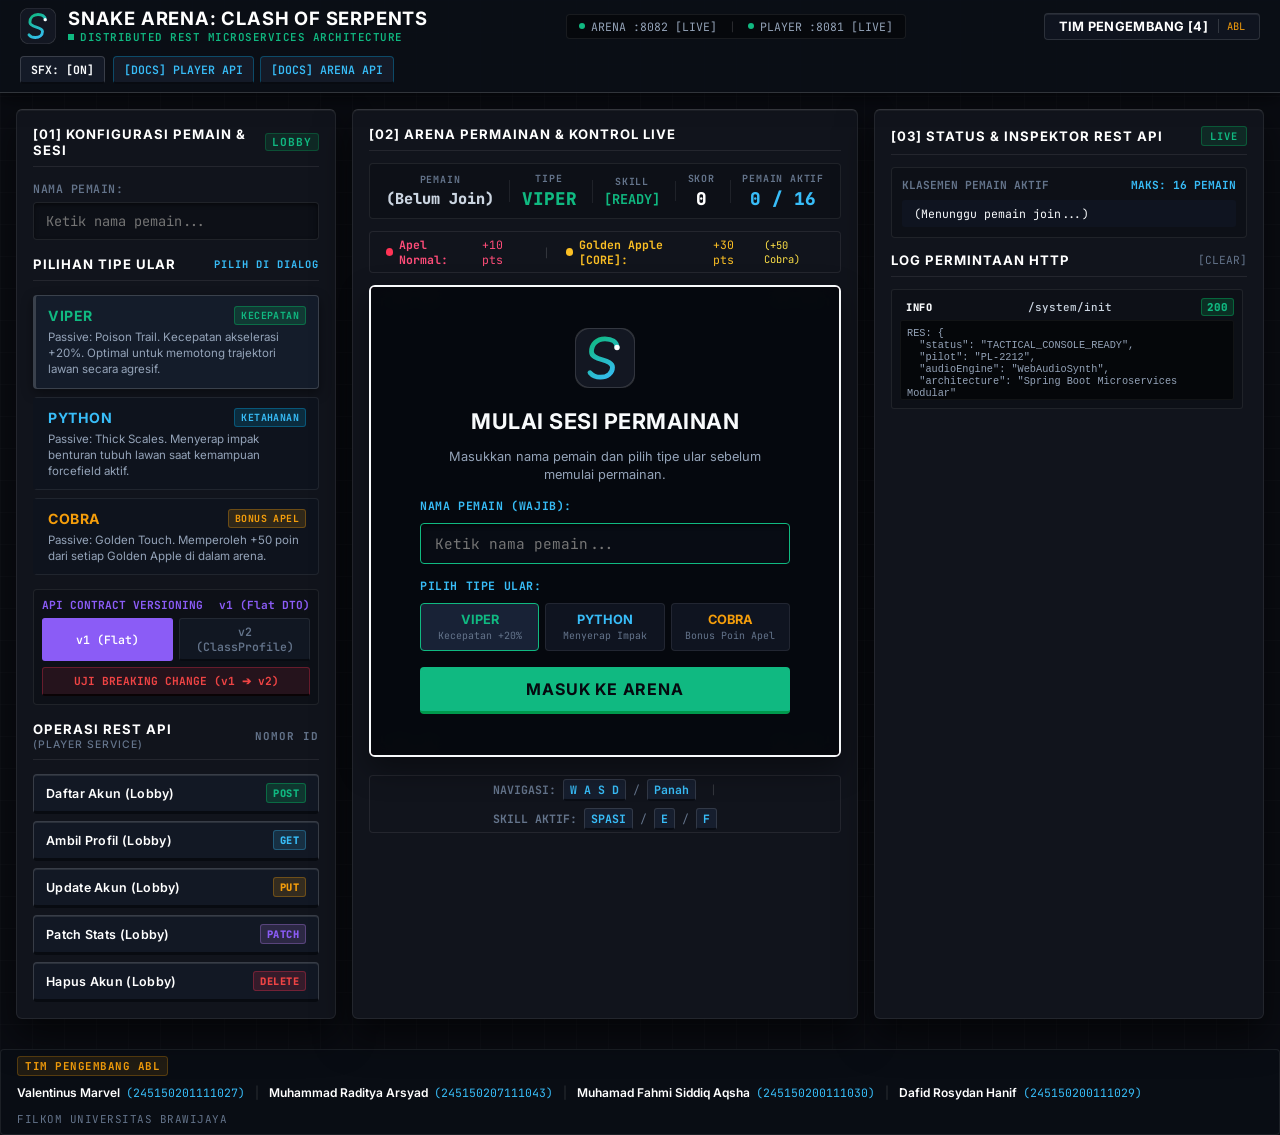
==== arena-service/src/main/resources/static/index.html @ a5cdd8d3 "refactor(frontend): segment monolithic codebase into modular architecture with tactile polish" ====
<!DOCTYPE html>
<html lang="id">
<head>
    <meta charset="UTF-8">
    <meta name="viewport" content="width=device-width, initial-scale=1.0, maximum-scale=1.0, user-scalable=no">
    <meta http-equiv="Cache-Control" content="no-cache, no-store, must-revalidate">
    <meta http-equiv="Pragma" content="no-cache">
    <meta http-equiv="Expires" content="0">
    <title>Snake Arena: Clash of Serpents | Enterprise Microservices Game</title>
    <link rel="icon" type="image/svg+xml" href="assets/logo.svg">
    <link rel="preconnect" href="https://fonts.googleapis.com">
    <link rel="preconnect" href="https://fonts.gstatic.com" crossorigin>
    <link href="https://fonts.googleapis.com/css2?family=Inter:wght@400;500;600;700&family=JetBrains+Mono:wght@400;500;600;700&display=swap" rel="stylesheet">

    <!-- Modular Design System & Stylesheets -->
    <link rel="stylesheet" href="css/variables.css">
    <link rel="stylesheet" href="css/components.css">
    <link rel="stylesheet" href="css/layout.css">
</head>
<body>

    <!-- Cockpit Telemetry Banner -->
    <header>
        <div class="brand-container">
            <div class="brand-emblem">
                <img src="assets/logo.svg" alt="Snake Arena Logo" class="brand-logo-img">
            </div>
            <div class="brand-title">
                <h1>SNAKE ARENA: CLASH OF SERPENTS</h1>
                <p>DISTRIBUTED REST MICROSERVICES ARCHITECTURE</p>
            </div>
        </div>

        <div class="header-center-telemetry">
            <div class="service-pill">
                <span class="dot"></span>
                <span>ARENA :8082 [LIVE]</span>
            </div>
            <span style="color:rgba(255,255,255,0.15)">|</span>
            <div class="service-pill">
                <span class="dot"></span>
                <span>PLAYER :8081 [LIVE]</span>
            </div>
        </div>

        <div class="team-roster-container" tabindex="0">
            <div class="author-badge" title="Klik / Arahkan kursor untuk melihat Tim Pengembang">
                <span class="student-name">TIM PENGEMBANG [4]</span>
                <span class="student-tag">ABL</span>
            </div>
            <div class="team-roster-popover">
                <div class="roster-popover-title">
                    <span>TIM PENGEMBANG ABL</span>
                    <span style="color:var(--text-dim); font-size:0.65rem;">FILKOM UB</span>
                </div>
                <div class="roster-list">
                    <div class="roster-card">
                        <span class="roster-num">01</span>
                        <div class="roster-info">
                            <span class="roster-name">Valentinus Marvel</span>
                            <span class="roster-nim">245150201111027</span>
                        </div>
                    </div>
                    <div class="roster-card">
                        <span class="roster-num">02</span>
                        <div class="roster-info">
                            <span class="roster-name">Muhammad Raditya Arsyad</span>
                            <span class="roster-nim">245150207111043</span>
                        </div>
                    </div>
                    <div class="roster-card">
                        <span class="roster-num">03</span>
                        <div class="roster-info">
                            <span class="roster-name">Muhamad Fahmi Siddiq Aqsha</span>
                            <span class="roster-nim">245150200111030</span>
                        </div>
                    </div>
                    <div class="roster-card">
                        <span class="roster-num">04</span>
                        <div class="roster-info">
                            <span class="roster-name">Dafid Rosydan Hanif</span>
                            <span class="roster-nim">245150200111029</span>
                        </div>
                    </div>
                </div>
            </div>
        </div>

        <div class="header-actions">
            <button id="btnSoundToggle" class="btn-sound-toggle" onclick="toggleSound()">
                <span id="soundText">SFX: [ON]</span>
            </button>
            <div class="swagger-links">
                <a id="linkSwaggerPlayer" href="#" target="_blank" class="btn-docs">
                    <span>[DOCS] PLAYER API</span>
                </a>
                <a id="linkSwaggerArena" href="#" target="_blank" class="btn-docs">
                    <span>[DOCS] ARENA API</span>
                </a>
            </div>
        </div>
    </header>

    <!-- Main 3-Column Console Interface -->
    <div class="app-container">

        <!-- Left Column: Controls & API Operations -->
        <div class="chassis-panel">
            <div class="module-header">
                <span>[01] KONFIGURASI PEMAIN & SESI</span>
                <span class="module-index" id="playerBadge">LOBBY</span>
            </div>

            <div class="input-group">
                <label for="inputPlayerName">NAMA PEMAIN:</label>
                <input type="text" id="inputPlayerName" class="input-text" placeholder="Ketik nama pemain...">
            </div>

            <div class="module-header" style="margin-top:2px;">
                <span>PILIHAN TIPE ULAR</span>
                <span id="classLockNotice" style="font-size:0.65rem; color:var(--cyber-cyan); font-family:'JetBrains Mono';">PILIH DI DIALOG</span>
            </div>

            <div class="class-selector" id="sidebarClassSelector">
                <div class="class-card class-viper selected" data-class="VIPER" onclick="selectSidebarClass('VIPER', '#00e575', true)">
                    <div class="class-header">
                        <span class="class-name">VIPER</span>
                        <span class="class-badge">KECEPATAN</span>
                    </div>
                    <p class="class-desc">Passive: Poison Trail. Kecepatan akselerasi +20%. Optimal untuk memotong trajektori lawan secara agresif.</p>
                </div>

                <div class="class-card class-python" data-class="PYTHON" onclick="selectSidebarClass('PYTHON', '#00b8ff', true)">
                    <div class="class-header">
                        <span class="class-name">PYTHON</span>
                        <span class="class-badge">KETAHANAN</span>
                    </div>
                    <p class="class-desc">Passive: Thick Scales. Menyerap impak benturan tubuh lawan saat kemampuan forcefield aktif.</p>
                </div>

                <div class="class-card class-cobra" data-class="COBRA" onclick="selectSidebarClass('COBRA', '#f59e0b', true)">
                    <div class="class-header">
                        <span class="class-name">COBRA</span>
                        <span class="class-badge">BONUS APEL</span>
                    </div>
                    <p class="class-desc">Passive: Golden Touch. Memperoleh +50 poin dari setiap Golden Apple di dalam arena.</p>
                </div>
            </div>

            <!-- Version Switcher Module -->
            <div class="version-switcher">
                <div class="version-header">
                    <span>API CONTRACT VERSIONING</span>
                    <span id="currentVerLabel">v1 (Flat DTO)</span>
                </div>
                <div class="version-toggles">
                    <button class="btn-ver active" id="btnV1" onclick="switchVersion('v1')">v1 (Flat)</button>
                    <button class="btn-ver" id="btnV2" onclick="switchVersion('v2')">v2 (ClassProfile)</button>
                </div>
                <button class="btn-test-break" onclick="triggerBreakingChangeTest()">
                    UJI BREAKING CHANGE (v1 ➔ v2)
                </button>
            </div>

            <div class="module-header" style="margin-top:2px;">
                <div style="display:flex; flex-direction:column; gap:1px;">
                    <span>OPERASI REST API</span>
                    <span id="apiModuleSubtitle" style="font-size:0.65rem; color:var(--text-dim); font-weight:500;">(PLAYER SERVICE)</span>
                </div>
                <span id="registeredIdBadge" style="font-size:0.68rem; color:var(--text-dim); font-family:'JetBrains Mono';">Nomor ID</span>
            </div>

            <div class="api-actions">
                <button class="action-btn" id="btnCreatePlayer" onclick="apiCreatePlayer()">
                    <span id="labelBtnPost">Daftar Akun (Lobby)</span>
                    <span class="method-tag tag-post">POST</span>
                </button>
                <button class="action-btn" id="btnFetchPlayer" onclick="apiFetchPlayer()">
                    <span id="labelBtnGet">Ambil Profil (Lobby)</span>
                    <span class="method-tag tag-get">GET</span>
                </button>
                <button class="action-btn" id="btnUpdateLoadout" onclick="apiUpdatePlayerProfile()">
                    <span id="labelBtnPut">Update Akun (Lobby)</span>
                    <span class="method-tag tag-put">PUT</span>
                </button>
                <button class="action-btn" id="btnPatchStats" onclick="apiPartialUpdate()">
                    <span id="labelBtnPatch">Patch Stats (Lobby)</span>
                    <span class="method-tag tag-patch">PATCH</span>
                </button>
                <button class="action-btn" id="btnDeletePlayer" onclick="apiDeletePlayer()">
                    <span id="labelBtnDelete">Hapus Akun (Lobby)</span>
                    <span class="method-tag tag-delete">DELETE</span>
                </button>
            </div>
        </div>

        <!-- Center Column: Arena HUD & Monitor Canvas -->
        <div class="arena-container chassis-panel">
            <div class="module-header" style="width: 100%;">
                <span>[02] ARENA PERMAINAN & KONTROL LIVE</span>
            </div>

            <div class="arena-hud">
                <div class="hud-stat">
                    <span class="hud-label">PEMAIN</span>
                    <span class="hud-val" id="hudPlayer" style="font-size:0.95rem; color:#cbd5e1;">(Belum Join)</span>
                </div>
                <div class="hud-stat">
                    <span class="hud-label">TIPE</span>
                    <span class="hud-val" id="hudClass" style="color:var(--tactical-emerald)">VIPER</span>
                </div>
                <div class="hud-stat">
                    <span class="hud-label">SKILL</span>
                    <span class="hud-val" id="hudSkillStatus" style="color:var(--tactical-emerald); font-size:0.85rem; font-weight:700;">[READY]</span>
                </div>
                <div class="hud-stat">
                    <span class="hud-label">SKOR</span>
                    <span class="hud-val" id="hudScore">0</span>
                </div>
                <div class="hud-stat">
                    <span class="hud-label">PEMAIN AKTIF</span>
                    <span class="hud-val" id="hudPlayersCount" style="color:var(--cyber-cyan)">0 / 16</span>
                </div>
            </div>

            <!-- Apple Legend Bar -->
            <div class="apple-legend-bar">
                <span style="display:flex; align-items:center; gap:6px; color:#ff4d79;">
                    <span style="width:8px; height:8px; border-radius:50%; background:#ff3355; "></span>
                    <b>Apel Normal:</b> +10 pts
                </span>
                <span style="color:rgba(255,255,255,0.15)">|</span>
                <span style="display:flex; align-items:center; gap:6px; color:#fbbf24;">
                    <span style="width:8px; height:8px; border-radius:50%; background:#fbbf24; "></span>
                    <b>Golden Apple [CORE]:</b> +30 pts <span style="font-size:0.65rem; color:#fde047;">(+50 Cobra)</span>
                </span>
            </div>

            <!-- Physical Arcade Monitor Enclosure -->
            <div class="canvas-enclosure" id="canvasEnclosure">
                <span class="caliper-corner caliper-tl">┌ [00, 00]</span>
                <span class="caliper-corner caliper-tr">[29, 00] ┐</span>
                <span class="caliper-corner caliper-bl">└ [00, 29]</span>
                <span class="caliper-corner caliper-br">[29, 29] ┘</span>
                <div class="scanlines"></div>

                <canvas id="gameCanvas" width="600" height="600"></canvas>
                
                <!-- Tactical Start / Respawn Screen -->
                <div class="game-overlay" id="gameOverlay">
                    <div class="overlay-logo-container">
                        <img src="assets/logo.svg" alt="Snake Arena Logo" class="overlay-logo-img">
                    </div>
                    <h2 id="overlayTitle">MULAI SESI PERMAINAN</h2>
                    <p id="overlaySubtitle" style="color:var(--text-body); font-size:0.8rem; max-width:340px; line-height:1.4;">
                        Masukkan nama pemain dan pilih tipe ular sebelum memulai permainan.
                    </p>

                    <div class="overlay-form">
                        <label class="overlay-input-label" for="overlayPlayerName">NAMA PEMAIN (WAJIB):</label>
                        <input type="text" id="overlayPlayerName" class="overlay-input" placeholder="Ketik nama pemain..." maxlength="16" autofocus>
                        <div class="validation-msg" id="nameValidationMsg">[ERR_REQUIRED] Nama pemain wajib diisi sebelum bermain!</div>

                        <label class="overlay-input-label" style="margin-top:4px;">PILIH TIPE ULAR:</label>
                        <div class="overlay-classes">
                            <div class="overlay-class-opt active" style="--opt-color:var(--tactical-emerald);" onclick="selectOverlayClass('VIPER', '#00e575', this)">
                                <span class="opt-title" style="color:var(--tactical-emerald)">VIPER</span>
                                <span class="opt-sub">Kecepatan +20%</span>
                            </div>
                            <div class="overlay-class-opt" style="--opt-color:var(--cyber-cyan);" onclick="selectOverlayClass('PYTHON', '#00b8ff', this)">
                                <span class="opt-title" style="color:var(--cyber-cyan)">PYTHON</span>
                                <span class="opt-sub">Menyerap Impak</span>
                            </div>
                            <div class="overlay-class-opt" style="--opt-color:var(--solar-amber);" onclick="selectOverlayClass('COBRA', '#f59e0b', this)">
                                <span class="opt-title" style="color:var(--solar-amber)">COBRA</span>
                                <span class="opt-sub">Bonus Poin Apel</span>
                            </div>
                        </div>

                        <button class="btn-deploy" onclick="validateAndStartGame()">MASUK KE ARENA</button>
                    </div>
                </div>
            </div>

            <!-- Visual Control Guide for PC & Mobile -->
            <div class="controls-hint-bar">
                <span><b>NAVIGASI:</b> <kbd>W A S D</kbd> / <kbd>Panah</kbd></span>
                <span style="color:rgba(255,255,255,0.15)">|</span>
                <span><b>SKILL AKTIF:</b> <kbd>SPASI</kbd> / <kbd>E</kbd> / <kbd>F</kbd></span>
            </div>

            <div class="touch-controls">
                <div class="d-pad">
                    <div></div>
                    <button class="d-btn" ontouchstart="changeDir(0, -1); event.preventDefault();" onclick="changeDir(0, -1)">▲</button>
                    <div></div>
                    <button class="d-btn" ontouchstart="changeDir(-1, 0); event.preventDefault();" onclick="changeDir(-1, 0)">◀</button>
                    <button class="d-btn" ontouchstart="changeDir(0, 1); event.preventDefault();" onclick="changeDir(0, 1)">▼</button>
                    <button class="d-btn" ontouchstart="changeDir(1, 0); event.preventDefault();" onclick="changeDir(1, 0)">▶</button>
                </div>
                <button class="btn-skill-touch" ontouchstart="triggerSkill(); event.preventDefault();" onclick="triggerSkill()">SKILL</button>
            </div>
        </div>

        <!-- Right Column: Telemetry & REST Terminal -->
        <div class="chassis-panel terminal-panel">
            <div class="module-header">
                <span>[03] STATUS & INSPEKTOR REST API</span>
                <span class="terminal-badge">LIVE</span>
            </div>

            <div class="leaderboard-box">
                <div class="lb-header">
                    <span>KLASEMEN PEMAIN AKTIF</span>
                    <span style="color:var(--cyber-cyan)">MAKS: 16 PEMAIN</span>
                </div>
                <div class="leaderboard-list" id="leaderboardContainer">
                    <div class="lb-item">
                        <span>(Menunggu pemain join...)</span>
                    </div>
                </div>
            </div>

            <div class="module-header" style="margin-top:2px;">
                <span>LOG PERMINTAAN HTTP</span>
                <button onclick="clearLogs()" style="background:none; border:none; color:var(--text-dim); font-family:'JetBrains Mono'; font-size:0.7rem; cursor:pointer;">[CLEAR]</button>
            </div>

            <div class="api-logs" id="apiLogs"></div>
        </div>

    </div>

    <!-- Telemetry Footer Strip (Team Members) -->
    <footer class="telemetry-footer">
        <div class="footer-lead">
            <span class="footer-badge">TIM PENGEMBANG ABL</span>
        </div>
        <div class="footer-roster">
            <span class="member-chip"><span class="mc-name">Valentinus Marvel</span> <span class="mc-nim">(245150201111027)</span></span>
            <span class="mc-divider">|</span>
            <span class="member-chip"><span class="mc-name">Muhammad Raditya Arsyad</span> <span class="mc-nim">(245150207111043)</span></span>
            <span class="mc-divider">|</span>
            <span class="member-chip"><span class="mc-name">Muhamad Fahmi Siddiq Aqsha</span> <span class="mc-nim">(245150200111030)</span></span>
            <span class="mc-divider">|</span>
            <span class="member-chip"><span class="mc-name">Dafid Rosydan Hanif</span> <span class="mc-nim">(245150200111029)</span></span>
        </div>
        <div class="footer-meta">
            <span>FILKOM UNIVERSITAS BRAWIJAYA</span>
        </div>
    </footer>

    <!-- Modular JavaScript Architecture (Guaranteed Execution Order) -->
    <script src="js/audio.js"></script>
    <script src="js/api.js"></script>
    <script src="js/canvas.js"></script>
    <script src="js/app.js"></script>
</body>
</html>
---- arena-service/src/main/resources/static/css/variables.css ----
/* ==========================================================================
   Snake Arena Design Tokens, Global CSS Variables & Base Resets
   ========================================================================== */

                :root {
            /* Matte Industrial & High-Density Engineering Tokens */
            --bg-canvas: #0a0c12;
            --bg-chassis: #11141c;
            --bg-panel: #151922;
            --bg-panel-elevated: #1a202c;
            --bg-inset: #0d1017;
            
            --border-chassis: rgba(255, 255, 255, 0.08);
            --border-highlight: rgba(255, 255, 255, 0.16);
            --border-accent: rgba(16, 185, 129, 0.35);

            /* Calibrated Semantic Accents */
            --tactical-emerald: #10b981;
            --cyber-cyan: #38bdf8;
            --solar-amber: #f59e0b;
            --crimson-hazard: #ef4444;
            --arcane-purple: #8b5cf6;

            --text-lead: #f8fafc;
            --text-body: #94a3b8;
            --text-dim: #64748b;
            --text-code: #38bdf8;

            /* REST Method Badges */
            --method-get: #38bdf8;
            --method-post: #10b981;
            --method-put: #f59e0b;
            --method-patch: #8b5cf6;
            --method-delete: #ef4444;

            --font-sans: 'Inter', -apple-system, BlinkMacSystemFont, 'Segoe UI', Roboto, sans-serif;
            --font-mono: 'JetBrains Mono', monospace;
        }

        * {
            box-sizing: border-box;
            margin: 0;
            padding: 0;
            touch-action: manipulation;
        }

        body {
            background-color: var(--bg-canvas);
            background-image:
                linear-gradient(rgba(255, 255, 255, 0.015) 1px, transparent 1px),
                linear-gradient(90deg, rgba(255, 255, 255, 0.015) 1px, transparent 1px);
            background-size: 32px 32px;
            color: var(--text-lead);
            font-family: var(--font-sans);
            min-height: 100vh;
            display: flex;
            flex-direction: column;
            overflow-x: hidden;
        }
---- arena-service/src/main/resources/static/css/components.css ----
/* ==========================================================================
   Snake Arena UI Components: Inputs, Cards, Buttons, Controls, & Terminal
   ========================================================================== */

        /* Form Inputs */
        .input-group {
            display: flex;
            flex-direction: column;
            gap: 6px;
        }

        .input-group label {
            font-family: 'JetBrains Mono', monospace;
            font-size: 0.72rem;
            color: var(--text-dim);
            text-transform: uppercase;
            letter-spacing: 0.5px;
            font-weight: 600;
        }

        .input-text {
            background: var(--bg-inset);
            border: 1px solid var(--border-chassis);
            border-radius: 4px;
            padding: 9px 12px;
            color: #ffffff;
            font-family: 'JetBrains Mono', monospace;
            font-size: 0.85rem;
            outline: none;
            transition: all 0.2s;
            box-shadow: inset 0 2px 4px rgba(0, 0, 0, 0.5);
        }

        .input-text:focus {
            border-color: var(--tactical-emerald);
            box-shadow: inset 0 2px 4px rgba(0, 0, 0, 0.5);
        }

        .input-text:disabled {
            background: #090c13;
            border-color: rgba(255, 255, 255, 0.04);
            color: var(--text-dim);
            cursor: not-allowed;
        }

        /* Class Selector Cards */
        .class-selector {
            display: flex;
            flex-direction: column;
            gap: 8px;
        }

        .class-card {
            background: #0e131d;
            border: 1px solid var(--border-chassis);
            border-left: 3px solid transparent;
            border-radius: 4px;
            padding: 10px 12px;
            cursor: pointer;
            transition: all 0.15s ease;
            position: relative;
        }

        .class-card:hover {
            border-color: var(--border-highlight);
            background: #131926;
        }

        .class-card.selected {
            background: #141c2a;
            border-left-color: var(--class-accent, var(--tactical-emerald));
            border-color: rgba(255, 255, 255, 0.16);
            box-shadow: 0 4px 12px rgba(0, 0, 0, 0.4);
        }

        .class-card.locked {
            opacity: 0.5;
            cursor: not-allowed;
            filter: grayscale(0.4);
        }

        .class-header {
            display: flex;
            align-items: center;
            justify-content: space-between;
            margin-bottom: 4px;
        }

        .class-name {
            font-family: var(--font-sans);
            font-weight: 700;
            font-size: 0.88rem;
            display: flex;
            align-items: center;
            gap: 6px;
            color: #ffffff;
            letter-spacing: 0.5px;
        }

        .class-badge {
            font-family: 'JetBrains Mono', monospace;
            font-size: 0.62rem;
            padding: 2px 6px;
            border-radius: 3px;
            font-weight: 700;
            text-transform: uppercase;
            letter-spacing: 0.4px;
        }

        .class-desc {
            font-size: 0.72rem;
            color: var(--text-body);
            line-height: 1.4;
        }

        .class-viper { --class-accent: var(--tactical-emerald); }
        .class-viper .class-name { color: var(--tactical-emerald); }
        .class-viper .class-badge { background: rgba(0, 229, 117, 0.15); color: var(--tactical-emerald); border: 1px solid rgba(0, 229, 117, 0.3); }

        .class-python { --class-accent: var(--cyber-cyan); }
        .class-python .class-name { color: var(--cyber-cyan); }
        .class-python .class-badge { background: rgba(0, 184, 255, 0.15); color: var(--cyber-cyan); border: 1px solid rgba(0, 184, 255, 0.3); }

        .class-cobra { --class-accent: var(--solar-amber); }
        .class-cobra .class-name { color: var(--solar-amber); }
        .class-cobra .class-badge { background: rgba(245, 158, 11, 0.15); color: var(--solar-amber); border: 1px solid rgba(245, 158, 11, 0.3); }

        /* Tactile Mechanical Action Buttons */
        .api-actions {
            display: flex;
            flex-direction: column;
            gap: 7px;
        }

        .action-btn {
            background: #121824;
            border: 1px solid var(--border-highlight);
            border-bottom: 3px solid #080b11;
            color: #ffffff;
            padding: 8px 12px;
            border-radius: 4px;
            font-family: var(--font-sans);
            font-size: 0.78rem;
            font-weight: 600;
            letter-spacing: 0.3px;
            cursor: pointer;
            display: flex;
            align-items: center;
            justify-content: space-between;
            transition: transform 0.05s ease, background 0.15s ease, border-color 0.15s ease;
            box-shadow: inset 0 1px 0 rgba(255, 255, 255, 0.1);
        }

        .action-btn:hover:not(:disabled) {
            background: #172030;
            border-color: rgba(255, 255, 255, 0.25);
        }

        .action-btn:active:not(:disabled) {
            transform: translateY(2px);
            border-bottom-width: 1px;
            box-shadow: inset 0 2px 4px rgba(0, 0, 0, 0.6);
        }

        .action-btn:disabled {
            opacity: 0.4;
            cursor: not-allowed;
            border-bottom-width: 1px;
        }

        .method-tag {
            font-family: 'JetBrains Mono', monospace;
            font-size: 0.65rem;
            font-weight: 800;
            padding: 2px 6px;
            border-radius: 3px;
            letter-spacing: 0.5px;
        }

        .tag-get { background: rgba(56, 189, 248, 0.15); color: var(--method-get); border: 1px solid rgba(56, 189, 248, 0.3); }
        .tag-post { background: rgba(0, 229, 117, 0.15); color: var(--method-post); border: 1px solid rgba(0, 229, 117, 0.3); }
        .tag-put { background: rgba(245, 158, 11, 0.15); color: var(--method-put); border: 1px solid rgba(245, 158, 11, 0.3); }
        .tag-patch { background: rgba(192, 132, 252, 0.15); color: var(--method-patch); border: 1px solid rgba(192, 132, 252, 0.3); }
        .tag-delete { background: rgba(255, 51, 85, 0.15); color: var(--method-delete); border: 1px solid rgba(255, 51, 85, 0.3); }

        /* Version Switcher */
        .version-switcher {
            background: var(--bg-inset);
            border-radius: 4px;
            padding: 8px;
            border: 1px solid var(--border-chassis);
        }

        .version-header {
            font-family: 'JetBrains Mono', monospace;
            font-size: 0.7rem;
            font-weight: 700;
            color: var(--arcane-purple);
            margin-bottom: 6px;
            display: flex;
            align-items: center;
            justify-content: space-between;
        }

        .version-toggles {
            display: grid;
            grid-template-columns: 1fr 1fr;
            gap: 6px;
        }

        .btn-ver {
            padding: 5px 8px;
            border-radius: 3px;
            font-family: 'JetBrains Mono', monospace;
            font-size: 0.72rem;
            font-weight: 600;
            border: 1px solid var(--border-chassis);
            border-bottom: 2px solid #080b11;
            background: #111722;
            color: var(--text-dim);
            cursor: pointer;
            transition: all 0.15s;
        }

        .btn-ver.active {
            background: var(--arcane-purple);
            color: #ffffff;
            border-color: var(--arcane-purple);
        }

        .btn-ver:active {
            transform: translateY(1px);
            border-bottom-width: 1px;
        }

        .btn-test-break {
            margin-top: 6px;
            width: 100%;
            background: rgba(255, 51, 85, 0.1);
            color: var(--crimson-hazard);
            border: 1px solid rgba(255, 51, 85, 0.3);
            border-bottom: 2px solid #0a0305;
            padding: 6px;
            border-radius: 3px;
            font-family: 'JetBrains Mono', monospace;
            font-size: 0.7rem;
            font-weight: 700;
            cursor: pointer;
            transition: all 0.15s;
        }

        .btn-test-break:hover {
            background: rgba(255, 51, 85, 0.2);
            border-color: var(--crimson-hazard);
        }

        .btn-test-break:active {
            transform: translateY(1px);
            border-bottom-width: 1px;
        }


        /* High-Impact Deploy Button */
        .btn-deploy {
            background: var(--tactical-emerald);
            color: #06090f;
            font-family: var(--font-sans);
            font-weight: 700;
            font-size: 1rem;
            text-transform: uppercase;
            letter-spacing: 0.8px;
            padding: 12px 24px;
            border-radius: 4px;
            border: none;
            border-bottom: 3px solid #00994d;
            cursor: pointer;
            transition: all 0.1s ease;
            margin-top: 6px;
            width: 100%;
        }

        .btn-deploy:hover {
            background: #12f584;
        }

        .btn-deploy:active {
            transform: translateY(2px);
            border-bottom-width: 1px;
        }

        /* Apple Legend Bar */
        .apple-legend-bar {
            display: flex;
            gap: 16px;
            font-family: 'JetBrains Mono', monospace;
            font-size: 0.72rem;
            align-items: center;
            background: var(--bg-chassis);
            padding: 5px 16px;
            border-radius: 4px;
            border: 1px solid var(--border-chassis);
        }

        /* Controls Hint Bar */
        .controls-hint-bar {
            display: flex;
            justify-content: center;
            align-items: center;
            gap: 14px;
            font-family: 'JetBrains Mono', monospace;
            font-size: 0.72rem;
            color: var(--text-dim);
            background: var(--bg-chassis);
            border: 1px solid var(--border-chassis);
            border-radius: 4px;
            padding: 6px 16px;
            margin-top: 6px;
            flex-wrap: wrap;
        }

        kbd {
            background: #161e2e;
            color: var(--cyber-cyan);
            border: 1px solid rgba(255, 255, 255, 0.12);
            border-bottom: 2px solid #0a0d14;
            padding: 2px 6px;
            border-radius: 3px;
            font-family: 'JetBrains Mono', monospace;
            font-weight: 700;
        }

        /* Mobile Touch Controls */
        .touch-controls {
            display: none;
            gap: 20px;
            width: 100%;
            max-width: 480px;
            justify-content: space-around;
            padding: 10px;
            align-items: center;
        }

        .d-pad {
            display: grid;
            grid-template-columns: repeat(3, 50px);
            grid-template-rows: repeat(3, 50px);
            gap: 6px;
        }

        .d-btn {
            background: #141a27;
            border: 1px solid var(--border-highlight);
            border-bottom: 3px solid #080b11;
            border-radius: 4px;
            color: #ffffff;
            display: flex;
            align-items: center;
            justify-content: center;
            font-size: 1.1rem;
            user-select: none;
        }

        .d-btn:active {
            transform: translateY(2px);
            border-bottom-width: 1px;
            background: var(--emerald-glow);
        }

        .btn-skill-touch {
            width: 76px;
            height: 90px;
            border-radius: 6px;
            background: radial-gradient(circle, var(--arcane-purple), #581c87);
            border: 2px solid rgba(255, 255, 255, 0.3);
            color: #ffffff;
            font-family: var(--font-sans);
            font-weight: 800;
            font-size: 0.82rem;
            cursor: pointer;
        }

        .btn-skill-touch:active {
            transform: scale(0.95);
        }


        /* Real-Time Log Feed */
        .api-logs {
            flex: 1;
            overflow-y: auto;
            max-height: 480px;
            display: flex;
            flex-direction: column;
            gap: 8px;
            padding-right: 4px;
        }

        .api-logs::-webkit-scrollbar {
            width: 4px;
        }

        .api-logs::-webkit-scrollbar-thumb {
            background: rgba(255, 255, 255, 0.1);
            border-radius: 3px;
        }

        .log-entry {
            background: var(--bg-inset);
            border: 1px solid var(--border-chassis);
            border-radius: 3px;
            padding: 8px;
            display: flex;
            flex-direction: column;
            gap: 4px;
            font-family: 'JetBrains Mono', monospace;
            font-size: 0.68rem;
            animation: slideIn 0.2s ease-out;
        }

        @keyframes slideIn {
            from { opacity: 0; transform: translateY(-6px); }
            to { opacity: 1; transform: translateY(0); }
        }

        .log-header {
            display: flex;
            align-items: center;
            justify-content: space-between;
        }

        .log-endpoint {
            color: #cbd5e1;
            font-weight: 500;
            word-break: break-all;
        }

        .log-status {
            font-weight: 800;
            padding: 1px 5px;
            border-radius: 3px;
        }

        .status-200, .status-201, .status-204 {
            background: rgba(0, 229, 117, 0.15);
            color: var(--tactical-emerald);
            border: 1px solid rgba(0, 229, 117, 0.3);
        }

        .status-400, .status-404, .status-500 {
            background: rgba(255, 51, 85, 0.15);
            color: var(--crimson-hazard);
            border: 1px solid rgba(255, 51, 85, 0.3);
        }

        .log-json {
            background: #05070a;
            border: 1px solid rgba(255, 255, 255, 0.05);
            border-radius: 3px;
            padding: 6px;
            color: #94a3b8;
            font-size: 0.64rem;
            white-space: pre-wrap;
            max-height: 80px;
            overflow-y: auto;
        }



        /* ==========================================================================
           Tactile Button Visual States & HTTP Latency Badges (Engineering Polish)
           ========================================================================== */

        /* Mechanical depression tactile feel */
        .action-btn:active:not(:disabled) {
            transform: translateY(2px);
            border-bottom-width: 1px;
            box-shadow: inset 0 2px 4px rgba(0, 0, 0, 0.6);
        }

        /* In-flight HTTP request pending state */
        .action-btn.btn-loading {
            position: relative;
            pointer-events: none;
            opacity: 0.85;
            border-color: var(--cyber-cyan) !important;
            box-shadow: 0 0 10px rgba(56, 189, 248, 0.35) !important;
            animation: btnPulseBorder 1.2s infinite ease-in-out;
        }

        @keyframes btnPulseBorder {
            0%, 100% { border-color: rgba(56, 189, 248, 0.4); box-shadow: 0 0 4px rgba(56, 189, 248, 0.2); }
            50% { border-color: rgba(56, 189, 248, 0.9); box-shadow: 0 0 12px rgba(56, 189, 248, 0.5); }
        }

        /* Transient response glow flash */
        .action-btn.btn-success-flash {
            border-color: var(--tactical-emerald) !important;
            box-shadow: 0 0 14px rgba(16, 185, 129, 0.65) !important;
            transition: border-color 0.1s ease, box-shadow 0.1s ease;
        }

        .action-btn.btn-error-flash {
            border-color: var(--crimson-hazard) !important;
            box-shadow: 0 0 14px rgba(239, 68, 68, 0.65) !important;
            transition: border-color 0.1s ease, box-shadow 0.1s ease;
        }

        /* HTTP Latency Indicator Badges */
        .log-latency {
            font-family: 'JetBrains Mono', monospace;
            font-size: 0.62rem;
            font-weight: 700;
            padding: 1px 6px;
            border-radius: 3px;
            letter-spacing: 0.3px;
            display: inline-flex;
            align-items: center;
        }

        .latency-fast {
            color: #34d399;
            background: rgba(52, 211, 153, 0.12);
            border: 1px solid rgba(52, 211, 153, 0.28);
        }

        .latency-med {
            color: #fbbf24;
            background: rgba(251, 191, 36, 0.12);
            border: 1px solid rgba(251, 191, 36, 0.28);
        }

        .latency-slow {
            color: #f87171;
            background: rgba(248, 113, 113, 0.12);
            border: 1px solid rgba(248, 113, 113, 0.28);
        }
---- arena-service/src/main/resources/static/css/layout.css ----
/* ==========================================================================
   Snake Arena Cockpit Layout, Header Bar, Arena Frames, & Responsive Grids
   ========================================================================== */

        /* Top Cockpit Telemetry Bar */
        header {
            background: rgba(11, 15, 23, 0.95);
            border-bottom: 1px solid var(--border-highlight);
            box-shadow: 0 4px 20px rgba(0, 0, 0, 0.6);
            padding: 8px 20px;
            display: flex;
            align-items: center;
            justify-content: space-between;
            position: sticky;
            top: 0;
            z-index: 100;
            flex-wrap: wrap;
            gap: 12px;
        }

        .brand-container {
            display: flex;
            align-items: center;
            gap: 12px;
        }

        .brand-emblem {
            width: 36px;
            height: 36px;
            border-radius: 8px;
            overflow: hidden;
            background: transparent;
            display: flex;
            align-items: center;
            justify-content: center;
            flex-shrink: 0;
            transition: transform 0.15s ease;
        }

        .brand-emblem:hover {
            transform: scale(1.05);
        }

        .brand-logo-img {
            width: 100%;
            height: 100%;
            display: block;
        }

        .overlay-logo-container {
            width: 60px;
            height: 60px;
            border-radius: 12px;
            overflow: hidden;
            margin-bottom: 6px;
            background: transparent;
            display: flex;
            align-items: center;
            justify-content: center;
        }

        .overlay-logo-img {
            width: 100%;
            height: 100%;
            display: block;
        }

        .brand-title h1 {
            font-family: var(--font-sans);
            font-size: 1.15rem;
            font-weight: 700;
            letter-spacing: 0.8px;
            text-transform: uppercase;
            color: #ffffff;
            line-height: 1.1;
        }

        .brand-title p {
            font-family: 'JetBrains Mono', monospace;
            font-size: 0.68rem;
            color: var(--tactical-emerald);
            font-weight: 600;
            letter-spacing: 0.5px;
            display: flex;
            align-items: center;
            gap: 6px;
            margin-top: 2px;
        }

        .brand-title p::before {
            content: '';
            width: 6px;
            height: 6px;
            background: var(--tactical-emerald);
            display: inline-block;
            animation: pulseLed 2s infinite ease-in-out;
        }

        @keyframes pulseLed {
            0%, 100% { opacity: 1; transform: scale(1); }
            50% { opacity: 0.4; transform: scale(0.85); }
        }

        .header-center-telemetry {
            display: flex;
            align-items: center;
            gap: 12px;
            font-family: 'JetBrains Mono', monospace;
            font-size: 0.72rem;
            background: rgba(0, 0, 0, 0.4);
            border: 1px solid var(--border-chassis);
            border-radius: 4px;
            padding: 4px 12px;
        }

        .service-pill {
            display: flex;
            align-items: center;
            gap: 6px;
            color: var(--text-body);
        }

        .service-pill .dot {
            width: 6px;
            height: 6px;
            border-radius: 50%;
            background: var(--tactical-emerald);
        }

        .team-roster-container {
            position: relative;
        }

        .author-badge {
            display: flex;
            align-items: center;
            gap: 10px;
            background: #0f141f;
            border: 1px solid rgba(255, 255, 255, 0.12);
            padding: 5px 14px;
            border-radius: 4px;
            font-size: 0.8rem;
            box-shadow: inset 0 1px 0 rgba(255, 255, 255, 0.08);
            cursor: pointer;
            transition: all 0.2s ease;
            user-select: none;
        }

        .author-badge:hover {
            border-color: var(--cyber-cyan);
            background: #141b29;
        }

        .author-badge .student-name {
            font-weight: 700;
            color: #ffffff;
            letter-spacing: 0.3px;
        }

        .author-badge .student-nim {
            font-family: 'JetBrains Mono', monospace;
            color: var(--cyber-cyan);
            font-size: 0.76rem;
            font-weight: 600;
        }

        .author-badge .student-tag {
            font-family: 'JetBrains Mono', monospace;
            font-size: 0.65rem;
            color: var(--solar-amber);
            border-left: 1px solid rgba(255, 255, 255, 0.15);
            padding-left: 8px;
        }

        .team-roster-popover {
            display: none;
            position: absolute;
            top: calc(100% + 8px);
            left: 50%;
            transform: translateX(-50%);
            background: #0d121c;
            border: 1px solid var(--border-highlight);
            border-radius: 6px;
            padding: 12px;
            width: 330px;
            box-shadow: 0 10px 30px rgba(0,0,0,0.8), 0 0 15px rgba(0,184,255,0.15);
            z-index: 1000;
        }

        .team-roster-container:hover .team-roster-popover,
        .team-roster-container:focus-within .team-roster-popover {
            display: block;
        }

        .roster-popover-title {
            font-family: var(--font-sans);
            font-size: 0.75rem;
            font-weight: 700;
            color: var(--cyber-cyan);
            letter-spacing: 1px;
            text-transform: uppercase;
            padding-bottom: 8px;
            border-bottom: 1px solid rgba(255,255,255,0.08);
            margin-bottom: 8px;
            display: flex;
            align-items: center;
            justify-content: space-between;
        }

        .roster-list {
            display: flex;
            flex-direction: column;
            gap: 6px;
        }

        .roster-card {
            display: flex;
            align-items: center;
            gap: 10px;
            padding: 6px 8px;
            border-radius: 4px;
            background: rgba(255, 255, 255, 0.02);
            border: 1px solid rgba(255, 255, 255, 0.04);
            transition: background 0.15s ease;
        }

        .roster-card:hover {
            background: rgba(255,255,255,0.06);
            border-color: rgba(0, 184, 255, 0.2);
        }

        .roster-num {
            font-family: 'JetBrains Mono', monospace;
            font-size: 0.7rem;
            color: var(--solar-amber);
            font-weight: 700;
            width: 20px;
        }

        .roster-info {
            display: flex;
            flex-direction: column;
            gap: 2px;
        }

        .roster-name {
            font-size: 0.8rem;
            font-weight: 600;
            color: #ffffff;
        }

        .roster-nim {
            font-family: 'JetBrains Mono', monospace;
            font-size: 0.72rem;
            color: var(--cyber-cyan);
        }

        .telemetry-footer {
            margin-top: 14px;
            padding: 8px 16px;
            background: #090d14;
            border: 1px solid var(--border-chassis);
            border-radius: 4px;
            display: flex;
            align-items: center;
            justify-content: space-between;
            font-size: 0.75rem;
            flex-wrap: wrap;
            gap: 12px;
        }

        .footer-badge {
            font-family: 'JetBrains Mono', monospace;
            font-size: 0.68rem;
            font-weight: 700;
            color: var(--solar-amber);
            background: rgba(245, 158, 11, 0.1);
            border: 1px solid rgba(245, 158, 11, 0.25);
            padding: 2px 7px;
            border-radius: 3px;
            letter-spacing: 0.5px;
        }

        .footer-roster {
            display: flex;
            align-items: center;
            gap: 10px;
            flex-wrap: wrap;
        }

        .member-chip {
            display: inline-flex;
            align-items: center;
            gap: 6px;
        }

        .member-chip .mc-name {
            color: #ffffff;
            font-weight: 600;
            font-size: 0.75rem;
        }

        .member-chip .mc-nim {
            font-family: 'JetBrains Mono', monospace;
            color: var(--cyber-cyan);
            font-size: 0.72rem;
        }

        .mc-divider {
            color: rgba(255, 255, 255, 0.15);
        }

        .footer-meta {
            font-family: 'JetBrains Mono', monospace;
            font-size: 0.68rem;
            color: var(--text-dim);
            letter-spacing: 0.5px;
        }

        .header-actions {
            display: flex;
            align-items: center;
            gap: 8px;
        }

        .btn-sound-toggle {
            background: #141a27;
            color: var(--text-lead);
            border: 1px solid var(--border-highlight);
            border-bottom: 2px solid #080b11;
            padding: 5px 10px;
            border-radius: 4px;
            font-family: 'JetBrains Mono', monospace;
            font-size: 0.72rem;
            font-weight: 700;
            cursor: pointer;
            display: flex;
            align-items: center;
            gap: 6px;
            transition: all 0.15s ease;
        }

        .btn-sound-toggle:hover {
            border-color: var(--tactical-emerald);
            color: var(--tactical-emerald);
        }

        .swagger-links {
            display: flex;
            gap: 6px;
        }

        .btn-docs {
            background: #141a27;
            color: var(--cyber-cyan);
            border: 1px solid rgba(0, 184, 255, 0.3);
            border-bottom: 2px solid #080b11;
            padding: 5px 10px;
            border-radius: 4px;
            font-family: 'JetBrains Mono', monospace;
            font-size: 0.72rem;
            font-weight: 600;
            text-decoration: none;
            display: flex;
            align-items: center;
            gap: 5px;
            transition: all 0.15s ease;
        }

        .btn-docs:hover {
            background: rgba(0, 184, 255, 0.15);
            border-color: var(--cyber-cyan);
        }

        /* 3-Column Chassis Console Grid */
        .app-container {
            display: grid;
            grid-template-columns: 320px 1fr 390px;
            gap: 16px;
            padding: 16px;
            flex: 1;
            max-width: 1750px;
            margin: 0 auto;
            width: 100%;
        }

        /* Tactile Hardware Chassis Panels */
        .chassis-panel {
            background: var(--bg-chassis);
            border: 1px solid var(--border-chassis);
            border-top: 1px solid var(--border-highlight);
            border-radius: 6px;
            padding: 16px;
            display: flex;
            flex-direction: column;
            gap: 14px;
            box-shadow: 0 16px 36px rgba(0, 0, 0, 0.6), inset 0 1px 0 rgba(255, 255, 255, 0.05);
            position: relative;
        }

        .module-header {
            font-family: var(--font-sans);
            font-size: 0.82rem;
            font-weight: 700;
            text-transform: uppercase;
            letter-spacing: 1px;
            color: #ffffff;
            display: flex;
            align-items: center;
            justify-content: space-between;
            padding-bottom: 8px;
            border-bottom: 1px solid var(--border-chassis);
        }

        .module-index {
            font-family: 'JetBrains Mono', monospace;
            font-size: 0.7rem;
            color: var(--tactical-emerald);
            background: rgba(0, 229, 117, 0.1);
            padding: 1px 6px;
            border-radius: 3px;
            border: 1px solid rgba(0, 229, 117, 0.2);
        }


        /* Center Column: Arena HUD & Canvas */
        .arena-container {
            display: flex;
            flex-direction: column;
            gap: 12px;
            align-items: center;
        }

        .arena-hud {
            width: 100%;
            display: flex;
            align-items: center;
            justify-content: space-between;
            background: var(--bg-inset);
            border: 1px solid var(--border-chassis);
            border-radius: 4px;
            padding: 8px 16px;
        }

        .hud-stat {
            display: flex;
            flex-direction: column;
            align-items: center;
            position: relative;
        }

        .hud-stat:not(:last-child)::after {
            content: '';
            position: absolute;
            right: -16px;
            top: 20%;
            height: 60%;
            width: 1px;
            background: rgba(255, 255, 255, 0.08);
        }

        .hud-label {
            font-family: 'JetBrains Mono', monospace;
            font-size: 0.62rem;
            text-transform: uppercase;
            color: var(--text-dim);
            letter-spacing: 0.8px;
            font-weight: 700;
        }

        .hud-val {
            font-family: 'JetBrains Mono', monospace;
            font-size: 1.1rem;
            font-weight: 800;
            color: #ffffff;
            margin-top: 2px;
        }

        /* Canvas Enclosure */
        .canvas-enclosure {
            position: relative;
            background: #05070b;
            border: 2px solid #161f30;
            border-radius: 6px;
            box-shadow: 0 20px 50px rgba(0, 0, 0, 0.8), inset 0 0 40px rgba(0, 0, 0, 0.9);
            width: 100%;
            max-width: 600px;
            aspect-ratio: 1 / 1;
            overflow: hidden;
        }

        .caliper-corner {
            position: absolute;
            font-family: 'JetBrains Mono', monospace;
            font-size: 0.62rem;
            color: rgba(255, 255, 255, 0.25);
            pointer-events: none;
            z-index: 5;
            user-select: none;
        }
        .caliper-tl { top: 6px; left: 8px; }
        .caliper-tr { top: 6px; right: 8px; }
        .caliper-bl { bottom: 6px; left: 8px; }
        .caliper-br { bottom: 6px; right: 8px; }

        .scanlines {
            display: none;
            position: absolute;
            inset: 0;
            background: repeating-linear-gradient(
                0deg,
                rgba(0, 0, 0, 0.12) 0px,
                rgba(0, 0, 0, 0.12) 1px,
                transparent 1px,
                transparent 3px
            );
            pointer-events: none;
            z-index: 6;
        }

        canvas {
            width: 100%;
            height: 100%;
            display: block;
        }

        /* Game Overlay Screen */
        .game-overlay {
            position: absolute;
            inset: 0;
            background: rgba(6, 9, 14, 0.94);
            backdrop-filter: blur(8px);
            display: flex;
            flex-direction: column;
            align-items: center;
            justify-content: center;
            gap: 14px;
            z-index: 20;
            padding: 24px;
            text-align: center;
        }

        .game-overlay.hidden {
            display: none;
        }

        .game-overlay h2 {
            font-family: var(--font-sans);
            font-size: 1.35rem;
            font-weight: 700;
            letter-spacing: 0.5px;
            text-transform: uppercase;
        }

        .overlay-form {
            width: 100%;
            max-width: 370px;
            display: flex;
            flex-direction: column;
            gap: 10px;
            text-align: left;
        }

        .overlay-input-label {
            font-family: 'JetBrains Mono', monospace;
            font-size: 0.72rem;
            color: var(--cyber-cyan);
            font-weight: 700;
            text-transform: uppercase;
            letter-spacing: 0.6px;
        }

        .overlay-input {
            background: #080c14;
            border: 1px solid rgba(0, 184, 255, 0.3);
            border-radius: 4px;
            padding: 10px 14px;
            color: #ffffff;
            font-family: 'JetBrains Mono', monospace;
            font-size: 0.9rem;
            outline: none;
            transition: all 0.2s;
            box-shadow: inset 0 2px 4px rgba(0, 0, 0, 0.6);
        }

        .overlay-input:focus {
            border-color: var(--tactical-emerald);
            box-shadow: inset 0 2px 4px rgba(0, 0, 0, 0.6);
        }

        .overlay-input.error {
            border-color: var(--crimson-hazard);
            box-shadow: inset 0 2px 4px rgba(0, 0, 0, 0.6);
        }

        .validation-msg {
            color: var(--crimson-hazard);
            font-family: 'JetBrains Mono', monospace;
            font-size: 0.7rem;
            font-weight: 600;
            display: none;
        }

        .overlay-classes {
            display: grid;
            grid-template-columns: repeat(3, 1fr);
            gap: 6px;
        }

        .overlay-class-opt {
            background: #0f1420;
            border: 1px solid var(--border-chassis);
            border-radius: 4px;
            padding: 8px 4px;
            text-align: center;
            cursor: pointer;
            transition: all 0.15s;
        }

        .overlay-class-opt:hover {
            border-color: var(--border-highlight);
            background: #141b2b;
        }

        .overlay-class-opt.active {
            border-color: var(--opt-color, var(--tactical-emerald));
            background: #182236;
        }

        .overlay-class-opt .opt-title {
            font-family: var(--font-sans);
            font-size: 0.8rem;
            font-weight: 700;
            color: #ffffff;
            display: block;
        }

        .overlay-class-opt .opt-sub {
            font-family: 'JetBrains Mono', monospace;
            font-size: 0.62rem;
            color: var(--text-dim);
            display: block;
            margin-top: 2px;
        }


        /* Right Column: Telemetry & REST Terminal */
        .terminal-panel {
            height: 100%;
            display: flex;
            flex-direction: column;
            gap: 12px;
        }

        .terminal-badge {
            background: rgba(0, 229, 117, 0.1);
            color: var(--tactical-emerald);
            font-family: 'JetBrains Mono', monospace;
            font-size: 0.65rem;
            padding: 2px 8px;
            border-radius: 3px;
            border: 1px solid rgba(0, 229, 117, 0.25);
            font-weight: 700;
        }

        .leaderboard-box {
            background: var(--bg-inset);
            border-radius: 4px;
            padding: 10px;
            border: 1px solid var(--border-chassis);
        }

        .lb-header {
            font-family: 'JetBrains Mono', monospace;
            font-size: 0.7rem;
            color: var(--text-dim);
            font-weight: 700;
            margin-bottom: 8px;
            display: flex;
            justify-content: space-between;
        }

        .leaderboard-list {
            display: flex;
            flex-direction: column;
            gap: 5px;
        }

        .lb-item {
            display: flex;
            align-items: center;
            justify-content: space-between;
            padding: 6px 10px;
            background: #0f1420;
            border-radius: 3px;
            font-family: 'JetBrains Mono', monospace;
            font-size: 0.72rem;
            border-left: 2px solid transparent;
        }

        .lb-item.user-snake {
            border-left-color: var(--tactical-emerald);
            background: #141f2e;
            box-shadow: inset 0 0 12px rgba(0, 229, 117, 0.08);
        }


        @media (max-width: 1100px) {
            .app-container {
                grid-template-columns: 1fr;
            }
            .touch-controls {
                display: flex;
            }
            .telemetry-footer {
                flex-direction: column;
                align-items: flex-start;
                gap: 8px;
            }
            .footer-roster {
                flex-direction: column;
                align-items: flex-start;
                gap: 4px;
            }
            .mc-divider {
                display: none;
            }
        }
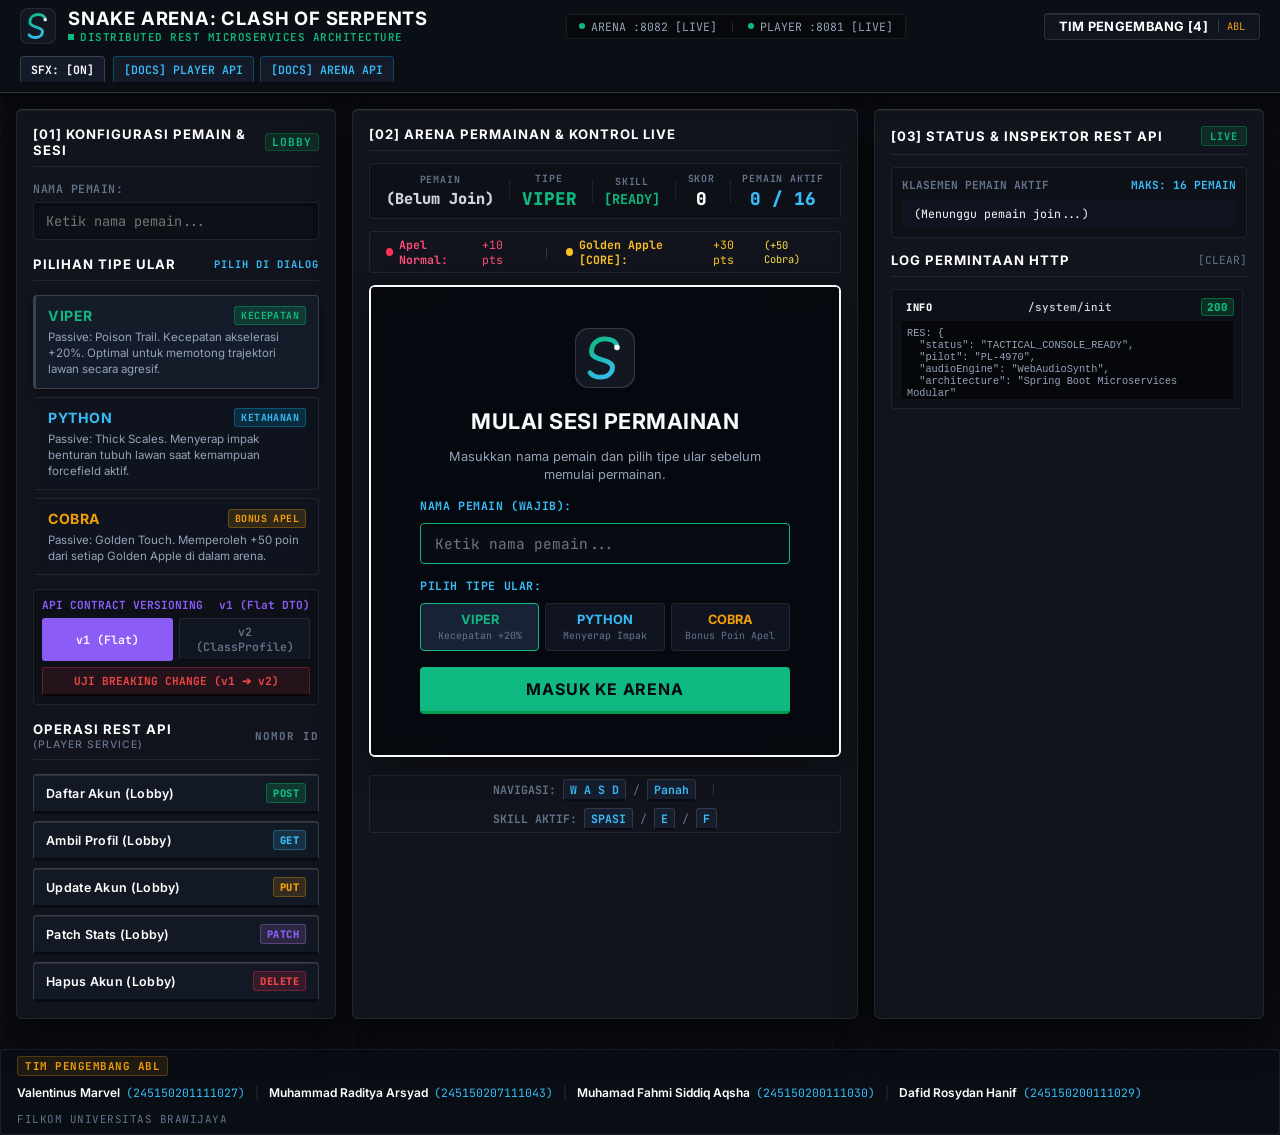
==== commit d651813d: "fix(controls): restore e/f skill keybinds, sync leaderboard container, and fix two-way class highlig" ====
--- a/arena-service/src/main/resources/static/index.html
+++ b/arena-service/src/main/resources/static/index.html
@@ -263,15 +263,15 @@
 
                         <label class="overlay-input-label" style="margin-top:4px;">PILIH TIPE ULAR:</label>
                         <div class="overlay-classes">
-                            <div class="overlay-class-opt active" style="--opt-color:var(--tactical-emerald);" onclick="selectOverlayClass('VIPER', '#00e575', this)">
+                            <div class="overlay-class-opt active" data-class="VIPER" style="--opt-color:var(--tactical-emerald);" onclick="selectOverlayClass('VIPER', '#00e575', this)">
                                 <span class="opt-title" style="color:var(--tactical-emerald)">VIPER</span>
                                 <span class="opt-sub">Kecepatan +20%</span>
                             </div>
-                            <div class="overlay-class-opt" style="--opt-color:var(--cyber-cyan);" onclick="selectOverlayClass('PYTHON', '#00b8ff', this)">
+                            <div class="overlay-class-opt" data-class="PYTHON" style="--opt-color:var(--cyber-cyan);" onclick="selectOverlayClass('PYTHON', '#00b8ff', this)">
                                 <span class="opt-title" style="color:var(--cyber-cyan)">PYTHON</span>
                                 <span class="opt-sub">Menyerap Impak</span>
                             </div>
-                            <div class="overlay-class-opt" style="--opt-color:var(--solar-amber);" onclick="selectOverlayClass('COBRA', '#f59e0b', this)">
+                            <div class="overlay-class-opt" data-class="COBRA" style="--opt-color:var(--solar-amber);" onclick="selectOverlayClass('COBRA', '#f59e0b', this)">
                                 <span class="opt-title" style="color:var(--solar-amber)">COBRA</span>
                                 <span class="opt-sub">Bonus Poin Apel</span>
                             </div>
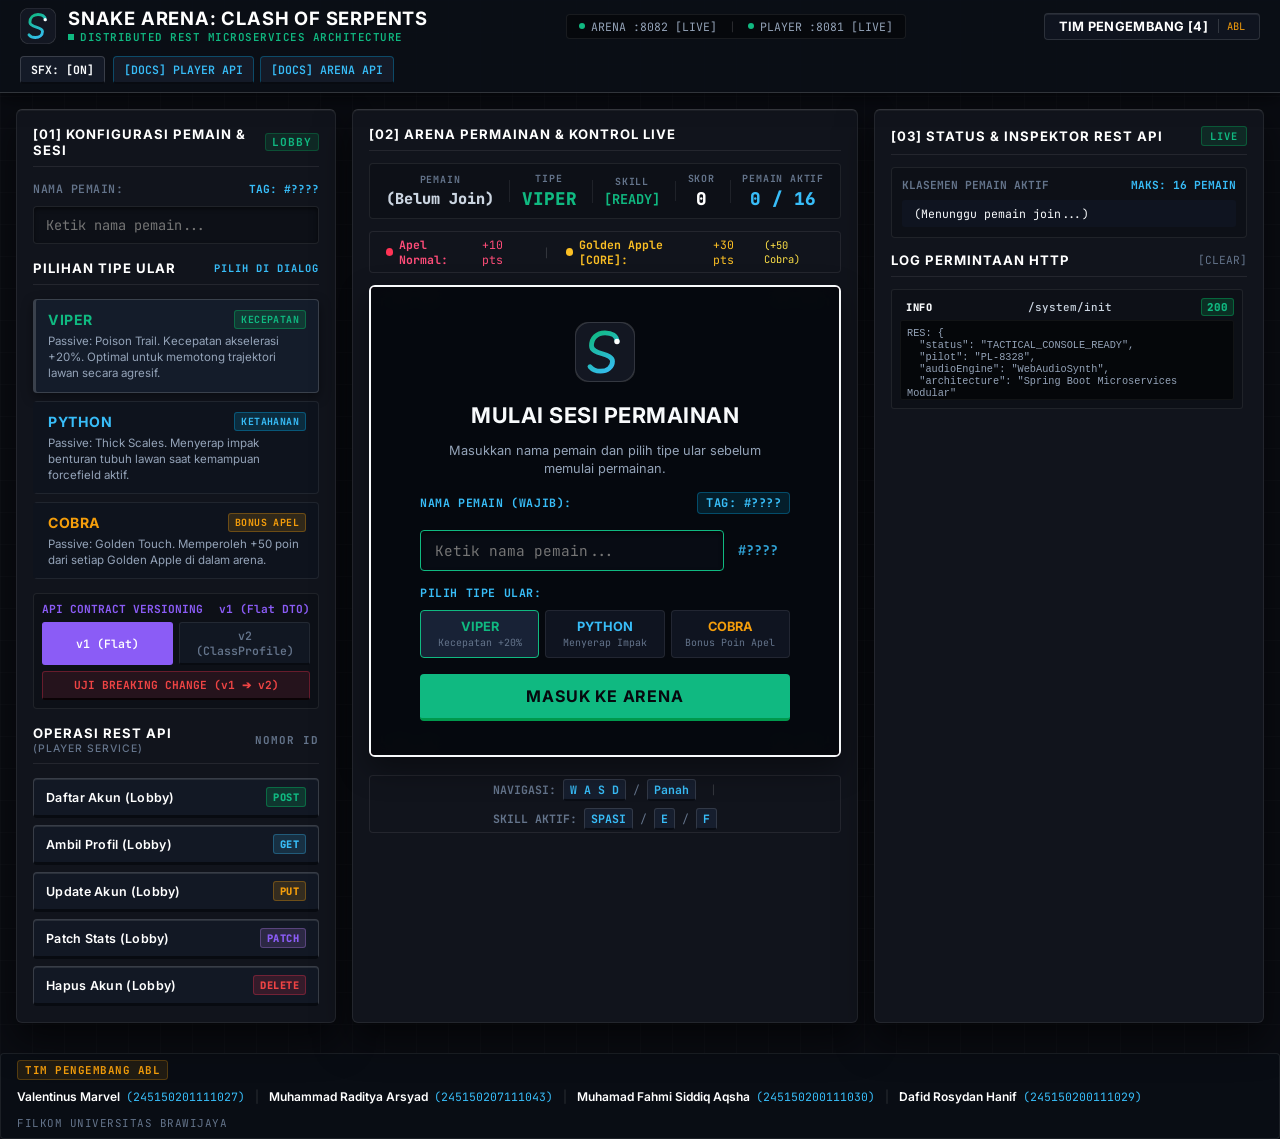
==== commit fbef0553: "feat(auth): implement Option C unique discriminator tag identity system" ====
--- a/arena-service/src/main/resources/static/index.html
+++ b/arena-service/src/main/resources/static/index.html
@@ -112,7 +112,10 @@
             </div>
 
             <div class="input-group">
-                <label for="inputPlayerName">NAMA PEMAIN:</label>
+                <div style="display:flex; justify-content:space-between; align-items:center; margin-bottom:4px;">
+                    <label for="inputPlayerName" style="margin-bottom:0;">NAMA PEMAIN:</label>
+                    <span id="sidebarPlayerTag" style="font-size:0.7rem; font-family:'JetBrains Mono',monospace; font-weight:700; color:var(--cyber-cyan);">TAG: #????</span>
+                </div>
                 <input type="text" id="inputPlayerName" class="input-text" placeholder="Ketik nama pemain...">
             </div>
 
@@ -257,8 +260,14 @@
                     </p>
 
                     <div class="overlay-form">
-                        <label class="overlay-input-label" for="overlayPlayerName">NAMA PEMAIN (WAJIB):</label>
-                        <input type="text" id="overlayPlayerName" class="overlay-input" placeholder="Ketik nama pemain..." maxlength="16" autofocus>
+                        <div style="display:flex; justify-content:space-between; align-items:center;">
+                            <label class="overlay-input-label" for="overlayPlayerName" style="margin-bottom:0;">NAMA PEMAIN (WAJIB):</label>
+                            <span id="overlayPlayerTag" style="font-size:0.75rem; font-family:'JetBrains Mono',monospace; font-weight:700; color:var(--cyber-cyan); background:rgba(0,184,255,0.12); padding:2px 8px; border-radius:4px; border:1px solid rgba(0,184,255,0.3); letter-spacing:0.5px;">TAG: #????</span>
+                        </div>
+                        <div style="position:relative; width:100%; margin-top:6px;">
+                            <input type="text" id="overlayPlayerName" class="overlay-input" placeholder="Ketik nama pemain..." maxlength="16" autofocus style="padding-right:75px;">
+                            <span id="inputTagSuffix" style="position:absolute; right:12px; top:50%; transform:translateY(-50%); font-family:'JetBrains Mono',monospace; font-size:0.85rem; font-weight:700; color:var(--cyber-cyan); pointer-events:none; opacity:0.85;">#????</span>
+                        </div>
                         <div class="validation-msg" id="nameValidationMsg">[ERR_REQUIRED] Nama pemain wajib diisi sebelum bermain!</div>
 
                         <label class="overlay-input-label" style="margin-top:4px;">PILIH TIPE ULAR:</label>
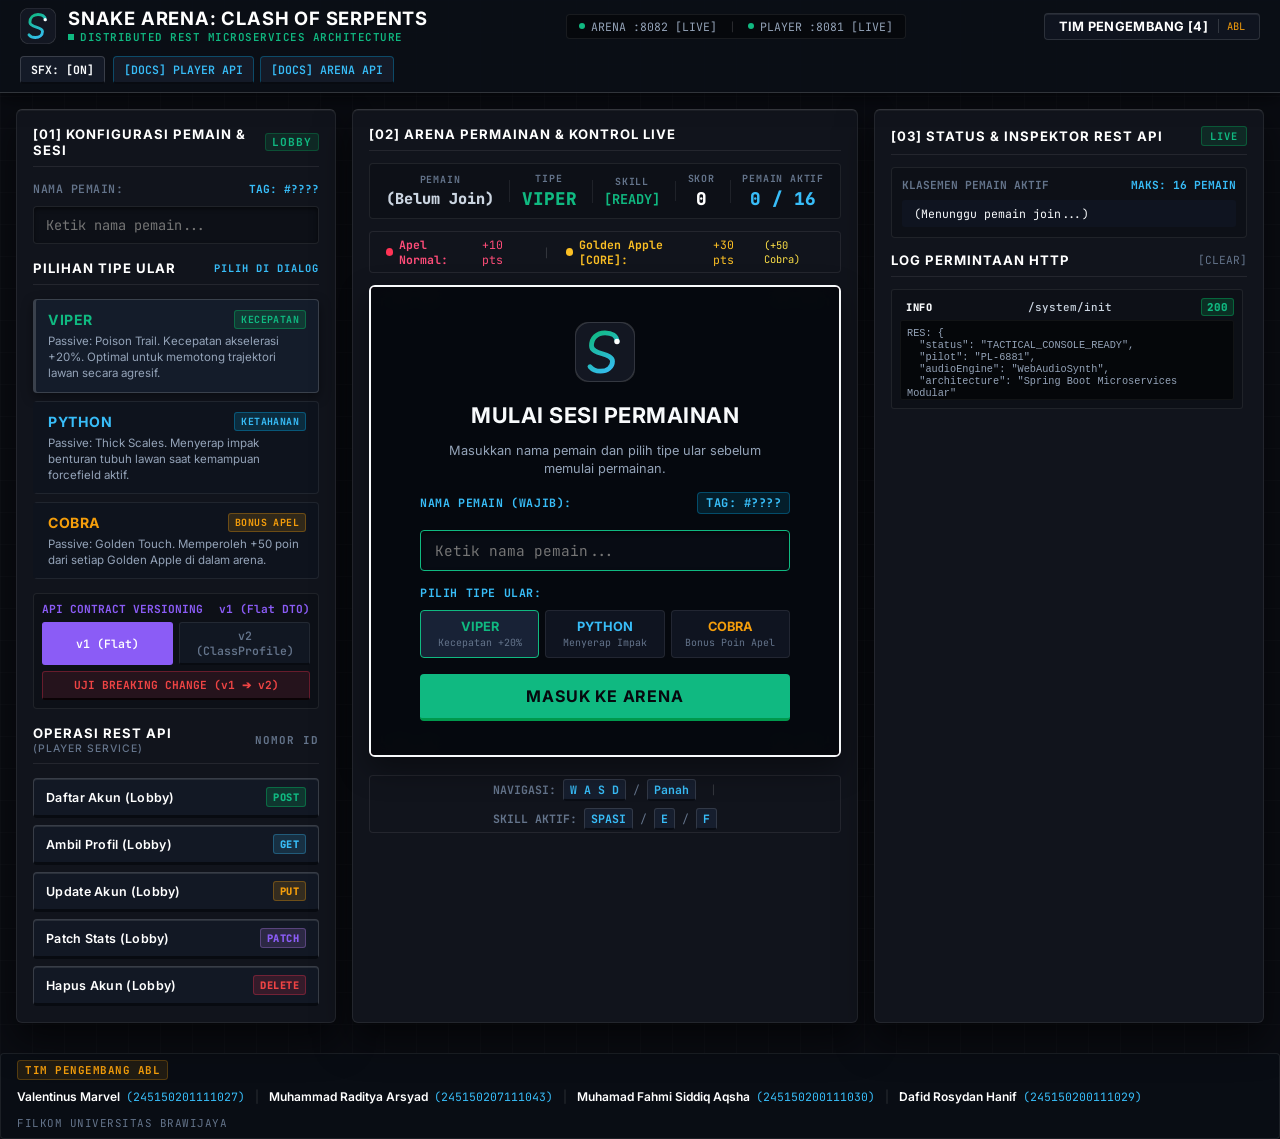
==== commit 2ecc7a0c: "fix(ui): remove redundant lobby tag and ensure non-killing multi-player coexistence" ====
--- a/arena-service/src/main/resources/static/index.html
+++ b/arena-service/src/main/resources/static/index.html
@@ -260,14 +260,11 @@
                     </p>
 
                     <div class="overlay-form">
-                        <div style="display:flex; justify-content:space-between; align-items:center;">
+                        <div style="display:flex; justify-content:space-between; align-items:center; margin-bottom:6px;">
                             <label class="overlay-input-label" for="overlayPlayerName" style="margin-bottom:0;">NAMA PEMAIN (WAJIB):</label>
                             <span id="overlayPlayerTag" style="font-size:0.75rem; font-family:'JetBrains Mono',monospace; font-weight:700; color:var(--cyber-cyan); background:rgba(0,184,255,0.12); padding:2px 8px; border-radius:4px; border:1px solid rgba(0,184,255,0.3); letter-spacing:0.5px;">TAG: #????</span>
                         </div>
-                        <div style="position:relative; width:100%; margin-top:6px;">
-                            <input type="text" id="overlayPlayerName" class="overlay-input" placeholder="Ketik nama pemain..." maxlength="16" autofocus style="padding-right:75px;">
-                            <span id="inputTagSuffix" style="position:absolute; right:12px; top:50%; transform:translateY(-50%); font-family:'JetBrains Mono',monospace; font-size:0.85rem; font-weight:700; color:var(--cyber-cyan); pointer-events:none; opacity:0.85;">#????</span>
-                        </div>
+                        <input type="text" id="overlayPlayerName" class="overlay-input" placeholder="Ketik nama pemain..." maxlength="16" autofocus>
                         <div class="validation-msg" id="nameValidationMsg">[ERR_REQUIRED] Nama pemain wajib diisi sebelum bermain!</div>
 
                         <label class="overlay-input-label" style="margin-top:4px;">PILIH TIPE ULAR:</label>
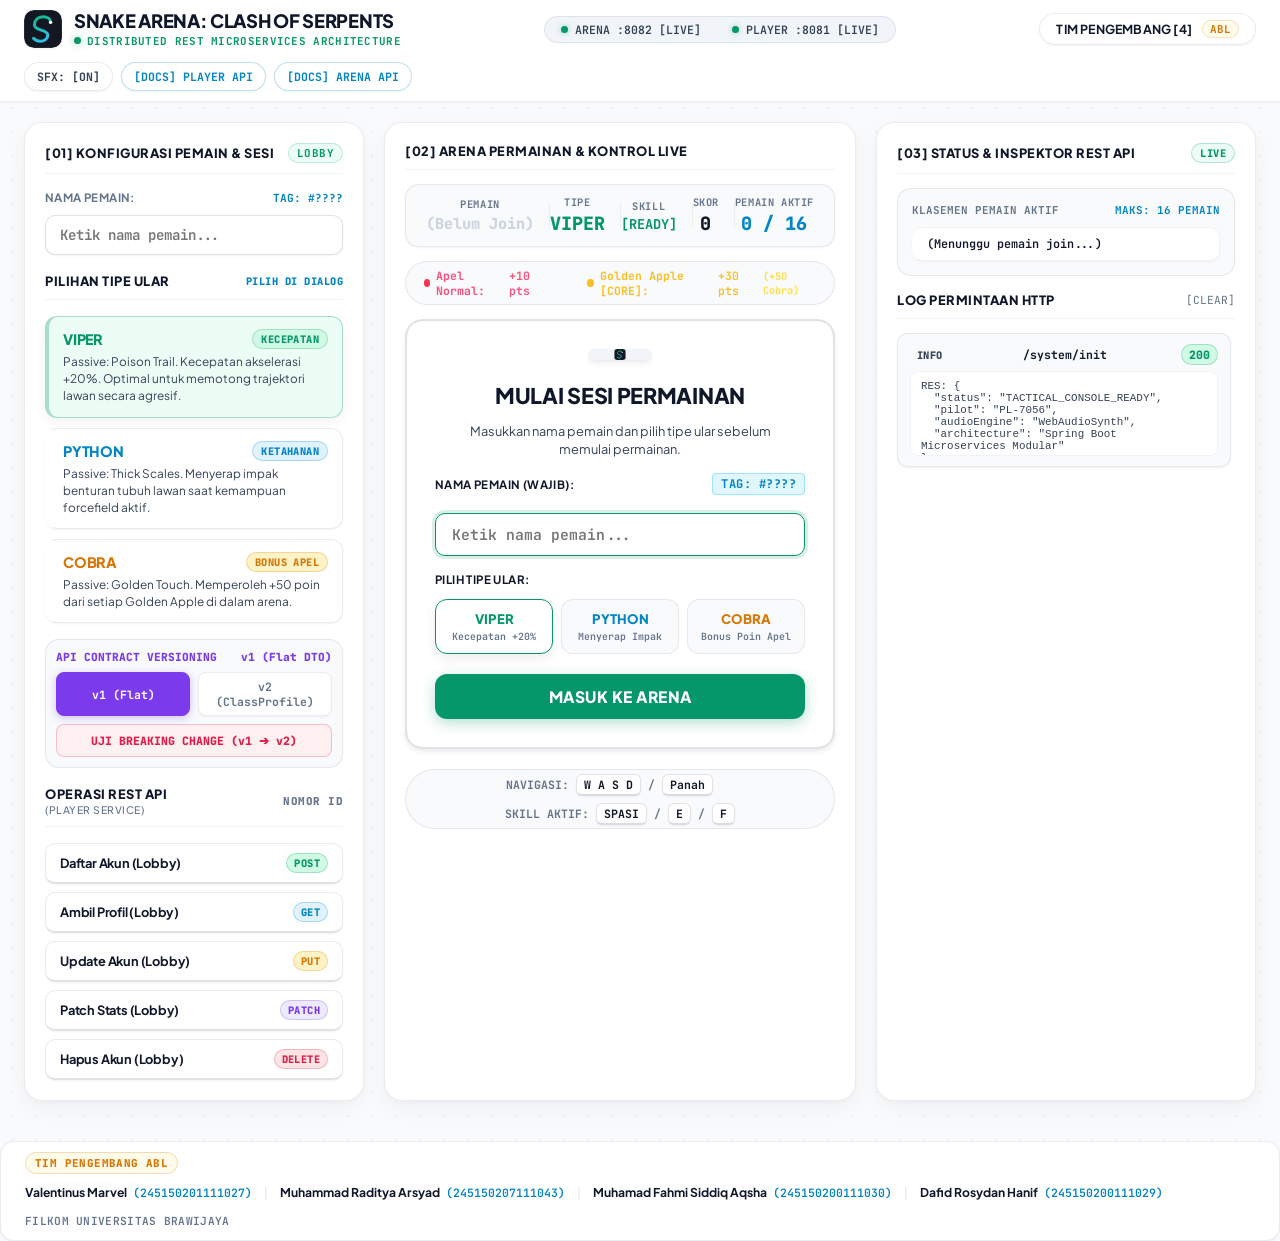
==== commit 527d44ab: "feat(ui): redesign interface to modern minimalist and playful theme (clean, soft, polished)" ====
--- a/arena-service/src/main/resources/static/index.html
+++ b/arena-service/src/main/resources/static/index.html
@@ -10,7 +10,7 @@
     <link rel="icon" type="image/svg+xml" href="assets/logo.svg">
     <link rel="preconnect" href="https://fonts.googleapis.com">
     <link rel="preconnect" href="https://fonts.gstatic.com" crossorigin>
-    <link href="https://fonts.googleapis.com/css2?family=Inter:wght@400;500;600;700&family=JetBrains+Mono:wght@400;500;600;700&display=swap" rel="stylesheet">
+    <link href="https://fonts.googleapis.com/css2?family=Plus+Jakarta+Sans:wght@400;500;600;700;800&family=JetBrains+Mono:wght@400;500;600;700&display=swap" rel="stylesheet">
 
     <!-- Modular Design System & Stylesheets -->
     <link rel="stylesheet" href="css/variables.css">
@@ -125,7 +125,7 @@
             </div>
 
             <div class="class-selector" id="sidebarClassSelector">
-                <div class="class-card class-viper selected" data-class="VIPER" onclick="selectSidebarClass('VIPER', '#00e575', true)">
+                <div class="class-card class-viper selected" data-class="VIPER" onclick="selectSidebarClass('VIPER', '#059669', true)">
                     <div class="class-header">
                         <span class="class-name">VIPER</span>
                         <span class="class-badge">KECEPATAN</span>
@@ -133,7 +133,7 @@
                     <p class="class-desc">Passive: Poison Trail. Kecepatan akselerasi +20%. Optimal untuk memotong trajektori lawan secara agresif.</p>
                 </div>
 
-                <div class="class-card class-python" data-class="PYTHON" onclick="selectSidebarClass('PYTHON', '#00b8ff', true)">
+                <div class="class-card class-python" data-class="PYTHON" onclick="selectSidebarClass('PYTHON', '#0284c7', true)">
                     <div class="class-header">
                         <span class="class-name">PYTHON</span>
                         <span class="class-badge">KETAHANAN</span>
@@ -141,7 +141,7 @@
                     <p class="class-desc">Passive: Thick Scales. Menyerap impak benturan tubuh lawan saat kemampuan forcefield aktif.</p>
                 </div>
 
-                <div class="class-card class-cobra" data-class="COBRA" onclick="selectSidebarClass('COBRA', '#f59e0b', true)">
+                <div class="class-card class-cobra" data-class="COBRA" onclick="selectSidebarClass('COBRA', '#d97706', true)">
                     <div class="class-header">
                         <span class="class-name">COBRA</span>
                         <span class="class-badge">BONUS APEL</span>
@@ -269,15 +269,15 @@
 
                         <label class="overlay-input-label" style="margin-top:4px;">PILIH TIPE ULAR:</label>
                         <div class="overlay-classes">
-                            <div class="overlay-class-opt active" data-class="VIPER" style="--opt-color:var(--tactical-emerald);" onclick="selectOverlayClass('VIPER', '#00e575', this)">
+                            <div class="overlay-class-opt active" data-class="VIPER" style="--opt-color:var(--tactical-emerald);" onclick="selectOverlayClass('VIPER', '#059669', this)">
                                 <span class="opt-title" style="color:var(--tactical-emerald)">VIPER</span>
                                 <span class="opt-sub">Kecepatan +20%</span>
                             </div>
-                            <div class="overlay-class-opt" data-class="PYTHON" style="--opt-color:var(--cyber-cyan);" onclick="selectOverlayClass('PYTHON', '#00b8ff', this)">
+                            <div class="overlay-class-opt" data-class="PYTHON" style="--opt-color:var(--cyber-cyan);" onclick="selectOverlayClass('PYTHON', '#0284c7', this)">
                                 <span class="opt-title" style="color:var(--cyber-cyan)">PYTHON</span>
                                 <span class="opt-sub">Menyerap Impak</span>
                             </div>
-                            <div class="overlay-class-opt" data-class="COBRA" style="--opt-color:var(--solar-amber);" onclick="selectOverlayClass('COBRA', '#f59e0b', this)">
+                            <div class="overlay-class-opt" data-class="COBRA" style="--opt-color:var(--solar-amber);" onclick="selectOverlayClass('COBRA', '#d97706', this)">
                                 <span class="opt-title" style="color:var(--solar-amber)">COBRA</span>
                                 <span class="opt-sub">Bonus Poin Apel</span>
                             </div>
--- a/arena-service/src/main/resources/static/css/variables.css
+++ b/arena-service/src/main/resources/static/css/variables.css
@@ -1,60 +1,89 @@
 /* ==========================================================================
    Snake Arena Design Tokens, Global CSS Variables & Base Resets
+   Modern Minimalist & Playful Engineering Theme (Clean, Soft & Polished)
    ========================================================================== */
 
-                :root {
-            /* Matte Industrial & High-Density Engineering Tokens */
-            --bg-canvas: #0a0c12;
-            --bg-chassis: #11141c;
-            --bg-panel: #151922;
-            --bg-panel-elevated: #1a202c;
-            --bg-inset: #0d1017;
-            
-            --border-chassis: rgba(255, 255, 255, 0.08);
-            --border-highlight: rgba(255, 255, 255, 0.16);
-            --border-accent: rgba(16, 185, 129, 0.35);
+:root {
+    /* Surfaces: Warm Porcelain & Clean Elevated Card Surfaces */
+    --bg-canvas: #f8fafc;
+    --bg-chassis: #ffffff;
+    --bg-panel: #ffffff;
+    --bg-panel-elevated: #ffffff;
+    --bg-inset: #f1f5f9;
+    --bg-pill: #e2e8f0;
 
-            /* Calibrated Semantic Accents */
-            --tactical-emerald: #10b981;
-            --cyber-cyan: #38bdf8;
-            --solar-amber: #f59e0b;
-            --crimson-hazard: #ef4444;
-            --arcane-purple: #8b5cf6;
+    /* Delicate Borders & Layered Shadows */
+    --border-chassis: rgba(15, 23, 42, 0.08);
+    --border-highlight: rgba(15, 23, 42, 0.12);
+    --border-subtle: rgba(15, 23, 42, 0.05);
+    --border-accent: rgba(5, 150, 105, 0.35);
 
-            --text-lead: #f8fafc;
-            --text-body: #94a3b8;
-            --text-dim: #64748b;
-            --text-code: #38bdf8;
+    --shadow-sm: 0 1px 2px 0 rgba(15, 23, 42, 0.05);
+    --shadow-md: 0 4px 6px -1px rgba(15, 23, 42, 0.07), 0 2px 4px -2px rgba(15, 23, 42, 0.05);
+    --shadow-lg: 0 10px 15px -3px rgba(15, 23, 42, 0.08), 0 4px 6px -4px rgba(15, 23, 42, 0.04);
+    --shadow-card: 0 2px 4px rgba(15, 23, 42, 0.02), 0 8px 24px -4px rgba(15, 23, 42, 0.06);
+    --shadow-popover: 0 20px 25px -5px rgba(15, 23, 42, 0.1), 0 8px 10px -6px rgba(15, 23, 42, 0.08);
 
-            /* REST Method Badges */
-            --method-get: #38bdf8;
-            --method-post: #10b981;
-            --method-put: #f59e0b;
-            --method-patch: #8b5cf6;
-            --method-delete: #ef4444;
+    /* Text Hierarchy: Rich Deep Navy Slate & Warm Muted Inks */
+    --text-lead: #0f172a;
+    --text-body: #334155;
+    --text-dim: #64748b;
+    --text-muted: #94a3b8;
+    --text-code: #0284c7;
 
-            --font-sans: 'Inter', -apple-system, BlinkMacSystemFont, 'Segoe UI', Roboto, sans-serif;
-            --font-mono: 'JetBrains Mono', monospace;
-        }
+    /* Calibrated Fresh & Playful Signal Accents */
+    --tactical-emerald: #059669;
+    --tactical-emerald-bg: #ecfdf5;
+    --cyber-cyan: #0284c7;
+    --cyber-cyan-bg: #f0f9ff;
+    --solar-amber: #d97706;
+    --solar-amber-bg: #fffbeb;
+    --crimson-hazard: #e11d48;
+    --crimson-hazard-bg: #fff1f2;
+    --arcane-purple: #7c3aed;
+    --arcane-purple-bg: #f5f3ff;
 
-        * {
-            box-sizing: border-box;
-            margin: 0;
-            padding: 0;
-            touch-action: manipulation;
-        }
+    /* REST Method Badges: Soft Pastel Backgrounds with High-Contrast Inks */
+    --method-get: #0284c7;
+    --method-get-bg: #e0f2fe;
+    --method-post: #059669;
+    --method-post-bg: #d1fae5;
+    --method-put: #d97706;
+    --method-put-bg: #fef3c7;
+    --method-patch: #7c3aed;
+    --method-patch-bg: #ede9fe;
+    --method-delete: #e11d48;
+    --method-delete-bg: #ffe4e6;
 
-        body {
-            background-color: var(--bg-canvas);
-            background-image:
-                linear-gradient(rgba(255, 255, 255, 0.015) 1px, transparent 1px),
-                linear-gradient(90deg, rgba(255, 255, 255, 0.015) 1px, transparent 1px);
-            background-size: 32px 32px;
-            color: var(--text-lead);
-            font-family: var(--font-sans);
-            min-height: 100vh;
-            display: flex;
-            flex-direction: column;
-            overflow-x: hidden;
-        }
+    /* Snake Class Profiles */
+    --viper-color: #059669;
+    --viper-bg: #ecfdf5;
+    --python-color: #0284c7;
+    --python-bg: #f0f9ff;
+    --cobra-color: #d97706;
+    --cobra-bg: #fffbeb;
 
+    --font-sans: 'Plus Jakarta Sans', -apple-system, BlinkMacSystemFont, 'Segoe UI', Roboto, sans-serif;
+    --font-mono: 'JetBrains Mono', monospace;
+}
+
+* {
+    box-sizing: border-box;
+    margin: 0;
+    padding: 0;
+    touch-action: manipulation;
+}
+
+body {
+    background-color: var(--bg-canvas);
+    background-image: radial-gradient(rgba(15, 23, 42, 0.05) 1px, transparent 1px);
+    background-size: 24px 24px;
+    color: var(--text-body);
+    font-family: var(--font-sans);
+    min-height: 100vh;
+    display: flex;
+    flex-direction: column;
+    overflow-x: hidden;
+}
+
+
--- a/arena-service/src/main/resources/static/css/components.css
+++ b/arena-service/src/main/resources/static/css/components.css
@@ -1,536 +1,586 @@
 /* ==========================================================================
    Snake Arena UI Components: Inputs, Cards, Buttons, Controls, & Terminal
+   Modern Minimalist & Playful Engineering Theme (Clean, Soft & Polished)
    ========================================================================== */
 
-        /* Form Inputs */
-        .input-group {
-            display: flex;
-            flex-direction: column;
-            gap: 6px;
-        }
-
-        .input-group label {
-            font-family: 'JetBrains Mono', monospace;
-            font-size: 0.72rem;
-            color: var(--text-dim);
-            text-transform: uppercase;
-            letter-spacing: 0.5px;
-            font-weight: 600;
-        }
-
-        .input-text {
-            background: var(--bg-inset);
-            border: 1px solid var(--border-chassis);
-            border-radius: 4px;
-            padding: 9px 12px;
-            color: #ffffff;
-            font-family: 'JetBrains Mono', monospace;
-            font-size: 0.85rem;
-            outline: none;
-            transition: all 0.2s;
-            box-shadow: inset 0 2px 4px rgba(0, 0, 0, 0.5);
-        }
-
-        .input-text:focus {
-            border-color: var(--tactical-emerald);
-            box-shadow: inset 0 2px 4px rgba(0, 0, 0, 0.5);
-        }
-
-        .input-text:disabled {
-            background: #090c13;
-            border-color: rgba(255, 255, 255, 0.04);
-            color: var(--text-dim);
-            cursor: not-allowed;
-        }
-
-        /* Class Selector Cards */
-        .class-selector {
-            display: flex;
-            flex-direction: column;
-            gap: 8px;
-        }
-
-        .class-card {
-            background: #0e131d;
-            border: 1px solid var(--border-chassis);
-            border-left: 3px solid transparent;
-            border-radius: 4px;
-            padding: 10px 12px;
-            cursor: pointer;
-            transition: all 0.15s ease;
-            position: relative;
-        }
-
-        .class-card:hover {
-            border-color: var(--border-highlight);
-            background: #131926;
-        }
-
-        .class-card.selected {
-            background: #141c2a;
-            border-left-color: var(--class-accent, var(--tactical-emerald));
-            border-color: rgba(255, 255, 255, 0.16);
-            box-shadow: 0 4px 12px rgba(0, 0, 0, 0.4);
-        }
-
-        .class-card.locked {
-            opacity: 0.5;
-            cursor: not-allowed;
-            filter: grayscale(0.4);
-        }
-
-        .class-header {
-            display: flex;
-            align-items: center;
-            justify-content: space-between;
-            margin-bottom: 4px;
-        }
-
-        .class-name {
-            font-family: var(--font-sans);
-            font-weight: 700;
-            font-size: 0.88rem;
-            display: flex;
-            align-items: center;
-            gap: 6px;
-            color: #ffffff;
-            letter-spacing: 0.5px;
-        }
-
-        .class-badge {
-            font-family: 'JetBrains Mono', monospace;
-            font-size: 0.62rem;
-            padding: 2px 6px;
-            border-radius: 3px;
-            font-weight: 700;
-            text-transform: uppercase;
-            letter-spacing: 0.4px;
-        }
-
-        .class-desc {
-            font-size: 0.72rem;
-            color: var(--text-body);
-            line-height: 1.4;
-        }
-
-        .class-viper { --class-accent: var(--tactical-emerald); }
-        .class-viper .class-name { color: var(--tactical-emerald); }
-        .class-viper .class-badge { background: rgba(0, 229, 117, 0.15); color: var(--tactical-emerald); border: 1px solid rgba(0, 229, 117, 0.3); }
-
-        .class-python { --class-accent: var(--cyber-cyan); }
-        .class-python .class-name { color: var(--cyber-cyan); }
-        .class-python .class-badge { background: rgba(0, 184, 255, 0.15); color: var(--cyber-cyan); border: 1px solid rgba(0, 184, 255, 0.3); }
-
-        .class-cobra { --class-accent: var(--solar-amber); }
-        .class-cobra .class-name { color: var(--solar-amber); }
-        .class-cobra .class-badge { background: rgba(245, 158, 11, 0.15); color: var(--solar-amber); border: 1px solid rgba(245, 158, 11, 0.3); }
-
-        /* Tactile Mechanical Action Buttons */
-        .api-actions {
-            display: flex;
-            flex-direction: column;
-            gap: 7px;
-        }
-
-        .action-btn {
-            background: #121824;
-            border: 1px solid var(--border-highlight);
-            border-bottom: 3px solid #080b11;
-            color: #ffffff;
-            padding: 8px 12px;
-            border-radius: 4px;
-            font-family: var(--font-sans);
-            font-size: 0.78rem;
-            font-weight: 600;
-            letter-spacing: 0.3px;
-            cursor: pointer;
-            display: flex;
-            align-items: center;
-            justify-content: space-between;
-            transition: transform 0.05s ease, background 0.15s ease, border-color 0.15s ease;
-            box-shadow: inset 0 1px 0 rgba(255, 255, 255, 0.1);
-        }
-
-        .action-btn:hover:not(:disabled) {
-            background: #172030;
-            border-color: rgba(255, 255, 255, 0.25);
-        }
-
-        .action-btn:active:not(:disabled) {
-            transform: translateY(2px);
-            border-bottom-width: 1px;
-            box-shadow: inset 0 2px 4px rgba(0, 0, 0, 0.6);
-        }
-
-        .action-btn:disabled {
-            opacity: 0.4;
-            cursor: not-allowed;
-            border-bottom-width: 1px;
-        }
-
-        .method-tag {
-            font-family: 'JetBrains Mono', monospace;
-            font-size: 0.65rem;
-            font-weight: 800;
-            padding: 2px 6px;
-            border-radius: 3px;
-            letter-spacing: 0.5px;
-        }
-
-        .tag-get { background: rgba(56, 189, 248, 0.15); color: var(--method-get); border: 1px solid rgba(56, 189, 248, 0.3); }
-        .tag-post { background: rgba(0, 229, 117, 0.15); color: var(--method-post); border: 1px solid rgba(0, 229, 117, 0.3); }
-        .tag-put { background: rgba(245, 158, 11, 0.15); color: var(--method-put); border: 1px solid rgba(245, 158, 11, 0.3); }
-        .tag-patch { background: rgba(192, 132, 252, 0.15); color: var(--method-patch); border: 1px solid rgba(192, 132, 252, 0.3); }
-        .tag-delete { background: rgba(255, 51, 85, 0.15); color: var(--method-delete); border: 1px solid rgba(255, 51, 85, 0.3); }
-
-        /* Version Switcher */
-        .version-switcher {
-            background: var(--bg-inset);
-            border-radius: 4px;
-            padding: 8px;
-            border: 1px solid var(--border-chassis);
-        }
-
-        .version-header {
-            font-family: 'JetBrains Mono', monospace;
-            font-size: 0.7rem;
-            font-weight: 700;
-            color: var(--arcane-purple);
-            margin-bottom: 6px;
-            display: flex;
-            align-items: center;
-            justify-content: space-between;
-        }
-
-        .version-toggles {
-            display: grid;
-            grid-template-columns: 1fr 1fr;
-            gap: 6px;
-        }
-
-        .btn-ver {
-            padding: 5px 8px;
-            border-radius: 3px;
-            font-family: 'JetBrains Mono', monospace;
-            font-size: 0.72rem;
-            font-weight: 600;
-            border: 1px solid var(--border-chassis);
-            border-bottom: 2px solid #080b11;
-            background: #111722;
-            color: var(--text-dim);
-            cursor: pointer;
-            transition: all 0.15s;
-        }
-
-        .btn-ver.active {
-            background: var(--arcane-purple);
-            color: #ffffff;
-            border-color: var(--arcane-purple);
-        }
-
-        .btn-ver:active {
-            transform: translateY(1px);
-            border-bottom-width: 1px;
-        }
-
-        .btn-test-break {
-            margin-top: 6px;
-            width: 100%;
-            background: rgba(255, 51, 85, 0.1);
-            color: var(--crimson-hazard);
-            border: 1px solid rgba(255, 51, 85, 0.3);
-            border-bottom: 2px solid #0a0305;
-            padding: 6px;
-            border-radius: 3px;
-            font-family: 'JetBrains Mono', monospace;
-            font-size: 0.7rem;
-            font-weight: 700;
-            cursor: pointer;
-            transition: all 0.15s;
-        }
-
-        .btn-test-break:hover {
-            background: rgba(255, 51, 85, 0.2);
-            border-color: var(--crimson-hazard);
-        }
-
-        .btn-test-break:active {
-            transform: translateY(1px);
-            border-bottom-width: 1px;
-        }
-
-
-        /* High-Impact Deploy Button */
-        .btn-deploy {
-            background: var(--tactical-emerald);
-            color: #06090f;
-            font-family: var(--font-sans);
-            font-weight: 700;
-            font-size: 1rem;
-            text-transform: uppercase;
-            letter-spacing: 0.8px;
-            padding: 12px 24px;
-            border-radius: 4px;
-            border: none;
-            border-bottom: 3px solid #00994d;
-            cursor: pointer;
-            transition: all 0.1s ease;
-            margin-top: 6px;
-            width: 100%;
-        }
-
-        .btn-deploy:hover {
-            background: #12f584;
-        }
-
-        .btn-deploy:active {
-            transform: translateY(2px);
-            border-bottom-width: 1px;
-        }
-
-        /* Apple Legend Bar */
-        .apple-legend-bar {
-            display: flex;
-            gap: 16px;
-            font-family: 'JetBrains Mono', monospace;
-            font-size: 0.72rem;
-            align-items: center;
-            background: var(--bg-chassis);
-            padding: 5px 16px;
-            border-radius: 4px;
-            border: 1px solid var(--border-chassis);
-        }
-
-        /* Controls Hint Bar */
-        .controls-hint-bar {
-            display: flex;
-            justify-content: center;
-            align-items: center;
-            gap: 14px;
-            font-family: 'JetBrains Mono', monospace;
-            font-size: 0.72rem;
-            color: var(--text-dim);
-            background: var(--bg-chassis);
-            border: 1px solid var(--border-chassis);
-            border-radius: 4px;
-            padding: 6px 16px;
-            margin-top: 6px;
-            flex-wrap: wrap;
-        }
-
-        kbd {
-            background: #161e2e;
-            color: var(--cyber-cyan);
-            border: 1px solid rgba(255, 255, 255, 0.12);
-            border-bottom: 2px solid #0a0d14;
-            padding: 2px 6px;
-            border-radius: 3px;
-            font-family: 'JetBrains Mono', monospace;
-            font-weight: 700;
-        }
-
-        /* Mobile Touch Controls */
-        .touch-controls {
-            display: none;
-            gap: 20px;
-            width: 100%;
-            max-width: 480px;
-            justify-content: space-around;
-            padding: 10px;
-            align-items: center;
-        }
-
-        .d-pad {
-            display: grid;
-            grid-template-columns: repeat(3, 50px);
-            grid-template-rows: repeat(3, 50px);
-            gap: 6px;
-        }
-
-        .d-btn {
-            background: #141a27;
-            border: 1px solid var(--border-highlight);
-            border-bottom: 3px solid #080b11;
-            border-radius: 4px;
-            color: #ffffff;
-            display: flex;
-            align-items: center;
-            justify-content: center;
-            font-size: 1.1rem;
-            user-select: none;
-        }
-
-        .d-btn:active {
-            transform: translateY(2px);
-            border-bottom-width: 1px;
-            background: var(--emerald-glow);
-        }
-
-        .btn-skill-touch {
-            width: 76px;
-            height: 90px;
-            border-radius: 6px;
-            background: radial-gradient(circle, var(--arcane-purple), #581c87);
-            border: 2px solid rgba(255, 255, 255, 0.3);
-            color: #ffffff;
-            font-family: var(--font-sans);
-            font-weight: 800;
-            font-size: 0.82rem;
-            cursor: pointer;
-        }
-
-        .btn-skill-touch:active {
-            transform: scale(0.95);
-        }
-
-
-        /* Real-Time Log Feed */
-        .api-logs {
-            flex: 1;
-            overflow-y: auto;
-            max-height: 480px;
-            display: flex;
-            flex-direction: column;
-            gap: 8px;
-            padding-right: 4px;
-        }
-
-        .api-logs::-webkit-scrollbar {
-            width: 4px;
-        }
-
-        .api-logs::-webkit-scrollbar-thumb {
-            background: rgba(255, 255, 255, 0.1);
-            border-radius: 3px;
-        }
-
-        .log-entry {
-            background: var(--bg-inset);
-            border: 1px solid var(--border-chassis);
-            border-radius: 3px;
-            padding: 8px;
-            display: flex;
-            flex-direction: column;
-            gap: 4px;
-            font-family: 'JetBrains Mono', monospace;
-            font-size: 0.68rem;
-            animation: slideIn 0.2s ease-out;
-        }
-
-        @keyframes slideIn {
-            from { opacity: 0; transform: translateY(-6px); }
-            to { opacity: 1; transform: translateY(0); }
-        }
-
-        .log-header {
-            display: flex;
-            align-items: center;
-            justify-content: space-between;
-        }
-
-        .log-endpoint {
-            color: #cbd5e1;
-            font-weight: 500;
-            word-break: break-all;
-        }
-
-        .log-status {
-            font-weight: 800;
-            padding: 1px 5px;
-            border-radius: 3px;
-        }
-
-        .status-200, .status-201, .status-204 {
-            background: rgba(0, 229, 117, 0.15);
-            color: var(--tactical-emerald);
-            border: 1px solid rgba(0, 229, 117, 0.3);
-        }
-
-        .status-400, .status-404, .status-500 {
-            background: rgba(255, 51, 85, 0.15);
-            color: var(--crimson-hazard);
-            border: 1px solid rgba(255, 51, 85, 0.3);
-        }
-
-        .log-json {
-            background: #05070a;
-            border: 1px solid rgba(255, 255, 255, 0.05);
-            border-radius: 3px;
-            padding: 6px;
-            color: #94a3b8;
-            font-size: 0.64rem;
-            white-space: pre-wrap;
-            max-height: 80px;
-            overflow-y: auto;
-        }
-
-
-
-        /* ==========================================================================
-           Tactile Button Visual States & HTTP Latency Badges (Engineering Polish)
-           ========================================================================== */
-
-        /* Mechanical depression tactile feel */
-        .action-btn:active:not(:disabled) {
-            transform: translateY(2px);
-            border-bottom-width: 1px;
-            box-shadow: inset 0 2px 4px rgba(0, 0, 0, 0.6);
-        }
-
-        /* In-flight HTTP request pending state */
-        .action-btn.btn-loading {
-            position: relative;
-            pointer-events: none;
-            opacity: 0.85;
-            border-color: var(--cyber-cyan) !important;
-            box-shadow: 0 0 10px rgba(56, 189, 248, 0.35) !important;
-            animation: btnPulseBorder 1.2s infinite ease-in-out;
-        }
-
-        @keyframes btnPulseBorder {
-            0%, 100% { border-color: rgba(56, 189, 248, 0.4); box-shadow: 0 0 4px rgba(56, 189, 248, 0.2); }
-            50% { border-color: rgba(56, 189, 248, 0.9); box-shadow: 0 0 12px rgba(56, 189, 248, 0.5); }
-        }
-
-        /* Transient response glow flash */
-        .action-btn.btn-success-flash {
-            border-color: var(--tactical-emerald) !important;
-            box-shadow: 0 0 14px rgba(16, 185, 129, 0.65) !important;
-            transition: border-color 0.1s ease, box-shadow 0.1s ease;
-        }
-
-        .action-btn.btn-error-flash {
-            border-color: var(--crimson-hazard) !important;
-            box-shadow: 0 0 14px rgba(239, 68, 68, 0.65) !important;
-            transition: border-color 0.1s ease, box-shadow 0.1s ease;
-        }
-
-        /* HTTP Latency Indicator Badges */
-        .log-latency {
-            font-family: 'JetBrains Mono', monospace;
-            font-size: 0.62rem;
-            font-weight: 700;
-            padding: 1px 6px;
-            border-radius: 3px;
-            letter-spacing: 0.3px;
-            display: inline-flex;
-            align-items: center;
-        }
-
-        .latency-fast {
-            color: #34d399;
-            background: rgba(52, 211, 153, 0.12);
-            border: 1px solid rgba(52, 211, 153, 0.28);
-        }
-
-        .latency-med {
-            color: #fbbf24;
-            background: rgba(251, 191, 36, 0.12);
-            border: 1px solid rgba(251, 191, 36, 0.28);
-        }
-
-        .latency-slow {
-            color: #f87171;
-            background: rgba(248, 113, 113, 0.12);
-            border: 1px solid rgba(248, 113, 113, 0.28);
-        }
+/* Form Inputs */
+.input-group {
+    display: flex;
+    flex-direction: column;
+    gap: 6px;
+}
+
+.input-group label {
+    font-family: var(--font-sans);
+    font-size: 0.72rem;
+    color: var(--text-dim);
+    text-transform: uppercase;
+    letter-spacing: 0.4px;
+    font-weight: 700;
+}
+
+.input-text {
+    background: #ffffff;
+    border: 1px solid var(--border-highlight);
+    border-radius: 10px;
+    padding: 10px 14px;
+    color: var(--text-lead);
+    font-family: var(--font-mono);
+    font-size: 0.88rem;
+    font-weight: 600;
+    outline: none;
+    transition: all 0.2s cubic-bezier(0.16, 1, 0.3, 1);
+    box-shadow: var(--shadow-sm);
+}
+
+.input-text:focus {
+    border-color: var(--tactical-emerald);
+    box-shadow: 0 0 0 3px rgba(5, 150, 105, 0.15);
+}
+
+.input-text:disabled {
+    background: #f1f5f9;
+    border-color: var(--border-subtle);
+    color: var(--text-muted);
+    cursor: not-allowed;
+}
+
+/* Class Selector Cards (Playful & Distinctive) */
+.class-selector {
+    display: flex;
+    flex-direction: column;
+    gap: 10px;
+}
+
+.class-card {
+    background: #ffffff;
+    border: 1px solid var(--border-chassis);
+    border-left: 4px solid transparent;
+    border-radius: 12px;
+    padding: 12px 14px;
+    cursor: pointer;
+    transition: all 0.2s cubic-bezier(0.16, 1, 0.3, 1);
+    position: relative;
+    box-shadow: var(--shadow-sm);
+}
+
+.class-card:hover {
+    border-color: var(--border-highlight);
+    background: #f8fafc;
+    transform: translateY(-1px);
+    box-shadow: var(--shadow-md);
+}
+
+.class-card.selected {
+    background: var(--class-bg, #ecfdf5);
+    border-left-color: var(--class-accent, var(--tactical-emerald));
+    border-color: var(--class-border, rgba(5, 150, 105, 0.3));
+    box-shadow: 0 4px 14px rgba(15, 23, 42, 0.05);
+}
+
+.class-card.locked {
+    opacity: 0.5;
+    cursor: not-allowed;
+    filter: grayscale(0.4);
+}
+
+.class-header {
+    display: flex;
+    align-items: center;
+    justify-content: space-between;
+    margin-bottom: 4px;
+}
+
+.class-name {
+    font-family: var(--font-sans);
+    font-weight: 800;
+    font-size: 0.9rem;
+    display: flex;
+    align-items: center;
+    gap: 6px;
+    color: var(--text-lead);
+    letter-spacing: -0.2px;
+}
+
+.class-badge {
+    font-family: var(--font-mono);
+    font-size: 0.65rem;
+    padding: 2px 8px;
+    border-radius: 9999px;
+    font-weight: 800;
+    text-transform: uppercase;
+    letter-spacing: 0.4px;
+}
+
+.class-desc {
+    font-size: 0.74rem;
+    color: var(--text-body);
+    line-height: 1.45;
+}
+
+.class-viper { 
+    --class-accent: #059669; 
+    --class-bg: #ecfdf5; 
+    --class-border: rgba(5, 150, 105, 0.3); 
+}
+.class-viper .class-name { color: #059669; }
+.class-viper .class-badge { 
+    background: #d1fae5; 
+    color: #059669; 
+    border: 1px solid rgba(5, 150, 105, 0.25); 
+}
+
+.class-python { 
+    --class-accent: #0284c7; 
+    --class-bg: #f0f9ff; 
+    --class-border: rgba(2, 132, 199, 0.3); 
+}
+.class-python .class-name { color: #0284c7; }
+.class-python .class-badge { 
+    background: #e0f2fe; 
+    color: #0284c7; 
+    border: 1px solid rgba(2, 132, 199, 0.25); 
+}
+
+.class-cobra { 
+    --class-accent: #d97706; 
+    --class-bg: #fffbeb; 
+    --class-border: rgba(217, 119, 6, 0.3); 
+}
+.class-cobra .class-name { color: #d97706; }
+.class-cobra .class-badge { 
+    background: #fef3c7; 
+    color: #d97706; 
+    border: 1px solid rgba(217, 119, 6, 0.25); 
+}
+
+/* Tactile Mechanical Action Buttons */
+.api-actions {
+    display: flex;
+    flex-direction: column;
+    gap: 8px;
+}
+
+.action-btn {
+    background: #ffffff;
+    border: 1px solid var(--border-chassis);
+    border-bottom: 2px solid var(--border-highlight);
+    color: var(--text-lead);
+    padding: 9px 14px;
+    border-radius: 10px;
+    font-family: var(--font-sans);
+    font-size: 0.8rem;
+    font-weight: 700;
+    letter-spacing: -0.2px;
+    cursor: pointer;
+    display: flex;
+    align-items: center;
+    justify-content: space-between;
+    transition: transform 0.05s ease, background 0.15s ease, border-color 0.15s ease, box-shadow 0.15s ease;
+    box-shadow: var(--shadow-sm);
+}
+
+.action-btn:hover:not(:disabled) {
+    background: #f8fafc;
+    border-color: var(--border-highlight);
+    transform: translateY(-1px);
+    box-shadow: var(--shadow-md);
+}
+
+.action-btn:active:not(:disabled) {
+    transform: translateY(1px);
+    border-bottom-width: 1px;
+    box-shadow: none;
+}
+
+.action-btn:disabled {
+    opacity: 0.45;
+    cursor: not-allowed;
+    background: #f1f5f9;
+    border-bottom-width: 1px;
+}
+
+.method-tag {
+    font-family: var(--font-mono);
+    font-size: 0.65rem;
+    font-weight: 800;
+    padding: 2px 7px;
+    border-radius: 9999px;
+    letter-spacing: 0.4px;
+}
+
+.tag-get { 
+    background: var(--method-get-bg); 
+    color: var(--method-get); 
+    border: 1px solid rgba(2, 132, 199, 0.25); 
+}
+.tag-post { 
+    background: var(--method-post-bg); 
+    color: var(--method-post); 
+    border: 1px solid rgba(5, 150, 105, 0.25); 
+}
+.tag-put { 
+    background: var(--method-put-bg); 
+    color: var(--method-put); 
+    border: 1px solid rgba(217, 119, 6, 0.25); 
+}
+.tag-patch { 
+    background: var(--method-patch-bg); 
+    color: var(--method-patch); 
+    border: 1px solid rgba(124, 58, 237, 0.25); 
+}
+.tag-delete { 
+    background: var(--method-delete-bg); 
+    color: var(--method-delete); 
+    border: 1px solid rgba(225, 29, 72, 0.25); 
+}
+
+/* Version Switcher */
+.version-switcher {
+    background: #f8fafc;
+    border-radius: 14px;
+    padding: 10px;
+    border: 1px solid var(--border-chassis);
+}
+
+.version-header {
+    font-family: var(--font-mono);
+    font-size: 0.7rem;
+    font-weight: 800;
+    color: var(--arcane-purple);
+    margin-bottom: 8px;
+    display: flex;
+    align-items: center;
+    justify-content: space-between;
+}
+
+.version-toggles {
+    display: grid;
+    grid-template-columns: 1fr 1fr;
+    gap: 8px;
+}
+
+.btn-ver {
+    padding: 6px 10px;
+    border-radius: 8px;
+    font-family: var(--font-mono);
+    font-size: 0.72rem;
+    font-weight: 700;
+    border: 1px solid var(--border-chassis);
+    background: #ffffff;
+    color: var(--text-dim);
+    box-shadow: var(--shadow-sm);
+    cursor: pointer;
+    transition: all 0.15s cubic-bezier(0.16, 1, 0.3, 1);
+}
+
+.btn-ver:hover:not(.active) {
+    background: #f1f5f9;
+    color: var(--text-lead);
+}
+
+.btn-ver.active {
+    background: var(--arcane-purple);
+    color: #ffffff;
+    border-color: var(--arcane-purple);
+    box-shadow: 0 2px 8px rgba(124, 58, 237, 0.3);
+}
+
+.btn-ver:active {
+    transform: translateY(1px);
+}
+
+.btn-test-break {
+    margin-top: 8px;
+    width: 100%;
+    background: var(--crimson-hazard-bg);
+    color: var(--crimson-hazard);
+    border: 1px solid rgba(225, 29, 72, 0.25);
+    padding: 8px;
+    border-radius: 8px;
+    font-family: var(--font-mono);
+    font-size: 0.72rem;
+    font-weight: 800;
+    cursor: pointer;
+    transition: all 0.15s ease;
+}
+
+.btn-test-break:hover {
+    background: #ffe4e6;
+    border-color: var(--crimson-hazard);
+    transform: translateY(-1px);
+}
+
+.btn-test-break:active {
+    transform: translateY(1px);
+}
+
+/* High-Impact Deploy Button (Fresh & Playful) */
+.btn-deploy {
+    background: var(--tactical-emerald);
+    color: #ffffff;
+    font-family: var(--font-sans);
+    font-weight: 800;
+    font-size: 0.98rem;
+    text-transform: uppercase;
+    letter-spacing: 0.5px;
+    padding: 13px 24px;
+    border-radius: 12px;
+    border: none;
+    cursor: pointer;
+    transition: all 0.15s cubic-bezier(0.16, 1, 0.3, 1);
+    margin-top: 8px;
+    width: 100%;
+    box-shadow: 0 4px 14px rgba(5, 150, 105, 0.3);
+}
+
+.btn-deploy:hover {
+    background: #047857;
+    transform: translateY(-2px);
+    box-shadow: 0 6px 20px rgba(5, 150, 105, 0.4);
+}
+
+.btn-deploy:active {
+    transform: translateY(1px);
+    box-shadow: 0 2px 8px rgba(5, 150, 105, 0.2);
+}
+
+/* Apple Legend Bar */
+.apple-legend-bar {
+    display: flex;
+    gap: 16px;
+    font-family: var(--font-mono);
+    font-size: 0.72rem;
+    align-items: center;
+    background: #f8fafc;
+    padding: 6px 18px;
+    border-radius: 9999px;
+    border: 1px solid var(--border-chassis);
+    color: var(--text-body);
+    font-weight: 600;
+}
+
+/* Controls Hint Bar */
+.controls-hint-bar {
+    display: flex;
+    justify-content: center;
+    align-items: center;
+    gap: 14px;
+    font-family: var(--font-mono);
+    font-size: 0.72rem;
+    color: var(--text-dim);
+    background: #f8fafc;
+    border: 1px solid var(--border-chassis);
+    border-radius: 9999px;
+    padding: 7px 18px;
+    margin-top: 6px;
+    flex-wrap: wrap;
+    font-weight: 600;
+}
+
+kbd {
+    background: #ffffff;
+    color: var(--text-lead);
+    border: 1px solid var(--border-highlight);
+    border-bottom: 2px solid rgba(15, 23, 42, 0.15);
+    padding: 2px 7px;
+    border-radius: 6px;
+    font-family: var(--font-mono);
+    font-weight: 700;
+    box-shadow: var(--shadow-sm);
+}
+
+/* Mobile Touch Controls */
+.touch-controls {
+    display: none;
+    gap: 20px;
+    width: 100%;
+    max-width: 480px;
+    justify-content: space-around;
+    padding: 10px;
+    align-items: center;
+}
+
+.d-pad {
+    display: grid;
+    grid-template-columns: repeat(3, 50px);
+    grid-template-rows: repeat(3, 50px);
+    gap: 6px;
+}
+
+.d-btn {
+    background: #ffffff;
+    border: 1px solid var(--border-highlight);
+    border-bottom: 2px solid var(--border-highlight);
+    border-radius: 8px;
+    color: var(--text-lead);
+    display: flex;
+    align-items: center;
+    justify-content: center;
+    font-size: 1.1rem;
+    user-select: none;
+    box-shadow: var(--shadow-sm);
+}
+
+.d-btn:active {
+    transform: translateY(1px);
+    border-bottom-width: 1px;
+    background: var(--tactical-emerald-bg);
+    color: var(--tactical-emerald);
+}
+
+.btn-skill-touch {
+    width: 76px;
+    height: 90px;
+    border-radius: 12px;
+    background: linear-gradient(135deg, var(--arcane-purple), #581c87);
+    border: none;
+    color: #ffffff;
+    font-family: var(--font-sans);
+    font-weight: 800;
+    font-size: 0.85rem;
+    cursor: pointer;
+    box-shadow: 0 4px 14px rgba(124, 58, 237, 0.35);
+}
+
+.btn-skill-touch:active {
+    transform: scale(0.96);
+}
+
+/* Real-Time Log Feed */
+.api-logs {
+    flex: 1;
+    overflow-y: auto;
+    max-height: 480px;
+    display: flex;
+    flex-direction: column;
+    gap: 8px;
+    padding-right: 4px;
+}
+
+.api-logs::-webkit-scrollbar {
+    width: 5px;
+}
+
+.api-logs::-webkit-scrollbar-thumb {
+    background: var(--border-highlight);
+    border-radius: 9999px;
+}
+
+.log-entry {
+    background: #f8fafc;
+    border: 1px solid var(--border-chassis);
+    border-radius: 10px;
+    padding: 10px 12px;
+    display: flex;
+    flex-direction: column;
+    gap: 6px;
+    font-family: var(--font-mono);
+    font-size: 0.72rem;
+    animation: slideIn 0.2s cubic-bezier(0.16, 1, 0.3, 1);
+    box-shadow: var(--shadow-sm);
+}
+
+@keyframes slideIn {
+    from { opacity: 0; transform: translateY(-4px); }
+    to { opacity: 1; transform: translateY(0); }
+}
+
+.log-header {
+    display: flex;
+    align-items: center;
+    justify-content: space-between;
+}
+
+.log-endpoint {
+    color: var(--text-lead);
+    font-weight: 700;
+    word-break: break-all;
+}
+
+.log-status {
+    font-weight: 800;
+    padding: 2px 7px;
+    border-radius: 9999px;
+}
+
+.status-200, .status-201, .status-204 {
+    background: var(--method-post-bg);
+    color: var(--method-post);
+    border: 1px solid rgba(5, 150, 105, 0.25);
+}
+
+.status-400, .status-404, .status-500 {
+    background: var(--method-delete-bg);
+    color: var(--method-delete);
+    border: 1px solid rgba(225, 29, 72, 0.25);
+}
+
+.log-json {
+    background: #ffffff;
+    border: 1px solid var(--border-subtle);
+    border-radius: 8px;
+    padding: 8px 10px;
+    color: var(--text-body);
+    font-size: 0.68rem;
+    white-space: pre-wrap;
+    max-height: 85px;
+    overflow-y: auto;
+}
+
+/* Tactile Button Feedback */
+.action-btn.btn-loading {
+    position: relative;
+    pointer-events: none;
+    opacity: 0.85;
+    border-color: var(--cyber-cyan) !important;
+    box-shadow: 0 0 10px rgba(2, 132, 199, 0.25) !important;
+    animation: btnPulseBorder 1.2s infinite ease-in-out;
+}
+
+@keyframes btnPulseBorder {
+    0%, 100% { border-color: rgba(2, 132, 199, 0.3); box-shadow: 0 0 4px rgba(2, 132, 199, 0.15); }
+    50% { border-color: rgba(2, 132, 199, 0.8); box-shadow: 0 0 12px rgba(2, 132, 199, 0.3); }
+}
+
+.action-btn.btn-success-flash {
+    border-color: var(--tactical-emerald) !important;
+    box-shadow: 0 0 12px rgba(5, 150, 105, 0.35) !important;
+    transition: border-color 0.1s ease, box-shadow 0.1s ease;
+}
+
+.action-btn.btn-error-flash {
+    border-color: var(--crimson-hazard) !important;
+    box-shadow: 0 0 12px rgba(225, 29, 72, 0.35) !important;
+    transition: border-color 0.1s ease, box-shadow 0.1s ease;
+}
+
+/* HTTP Latency Indicator Badges */
+.log-latency {
+    font-family: var(--font-mono);
+    font-size: 0.62rem;
+    font-weight: 700;
+    padding: 2px 7px;
+    border-radius: 9999px;
+    letter-spacing: 0.3px;
+    display: inline-flex;
+    align-items: center;
+}
+
+.latency-fast {
+    color: #059669;
+    background: #ecfdf5;
+    border: 1px solid rgba(5, 150, 105, 0.25);
+}
+
+.latency-med {
+    color: #d97706;
+    background: #fffbeb;
+    border: 1px solid rgba(217, 119, 6, 0.25);
+}
+
+.latency-slow {
+    color: #e11d48;
+    background: #fff1f2;
+    border: 1px solid rgba(225, 29, 72, 0.25);
+}
--- a/arena-service/src/main/resources/static/css/layout.css
+++ b/arena-service/src/main/resources/static/css/layout.css
@@ -1,728 +1,761 @@
 /* ==========================================================================
-   Snake Arena Cockpit Layout, Header Bar, Arena Frames, & Responsive Grids
+   Snake Arena Layout: Header Bar, Modern Responsive Panels, & Canvas Enclosure
+   Modern Minimalist & Playful Engineering Theme (Clean, Soft & Polished)
    ========================================================================== */
 
-        /* Top Cockpit Telemetry Bar */
-        header {
-            background: rgba(11, 15, 23, 0.95);
-            border-bottom: 1px solid var(--border-highlight);
-            box-shadow: 0 4px 20px rgba(0, 0, 0, 0.6);
-            padding: 8px 20px;
-            display: flex;
-            align-items: center;
-            justify-content: space-between;
-            position: sticky;
-            top: 0;
-            z-index: 100;
-            flex-wrap: wrap;
-            gap: 12px;
-        }
-
-        .brand-container {
-            display: flex;
-            align-items: center;
-            gap: 12px;
-        }
-
-        .brand-emblem {
-            width: 36px;
-            height: 36px;
-            border-radius: 8px;
-            overflow: hidden;
-            background: transparent;
-            display: flex;
-            align-items: center;
-            justify-content: center;
-            flex-shrink: 0;
-            transition: transform 0.15s ease;
-        }
-
-        .brand-emblem:hover {
-            transform: scale(1.05);
-        }
-
-        .brand-logo-img {
-            width: 100%;
-            height: 100%;
-            display: block;
-        }
-
-        .overlay-logo-container {
-            width: 60px;
-            height: 60px;
-            border-radius: 12px;
-            overflow: hidden;
-            margin-bottom: 6px;
-            background: transparent;
-            display: flex;
-            align-items: center;
-            justify-content: center;
-        }
-
-        .overlay-logo-img {
-            width: 100%;
-            height: 100%;
-            display: block;
-        }
-
-        .brand-title h1 {
-            font-family: var(--font-sans);
-            font-size: 1.15rem;
-            font-weight: 700;
-            letter-spacing: 0.8px;
-            text-transform: uppercase;
-            color: #ffffff;
-            line-height: 1.1;
-        }
-
-        .brand-title p {
-            font-family: 'JetBrains Mono', monospace;
-            font-size: 0.68rem;
-            color: var(--tactical-emerald);
-            font-weight: 600;
-            letter-spacing: 0.5px;
-            display: flex;
-            align-items: center;
-            gap: 6px;
-            margin-top: 2px;
-        }
-
-        .brand-title p::before {
-            content: '';
-            width: 6px;
-            height: 6px;
-            background: var(--tactical-emerald);
-            display: inline-block;
-            animation: pulseLed 2s infinite ease-in-out;
-        }
-
-        @keyframes pulseLed {
-            0%, 100% { opacity: 1; transform: scale(1); }
-            50% { opacity: 0.4; transform: scale(0.85); }
-        }
-
-        .header-center-telemetry {
-            display: flex;
-            align-items: center;
-            gap: 12px;
-            font-family: 'JetBrains Mono', monospace;
-            font-size: 0.72rem;
-            background: rgba(0, 0, 0, 0.4);
-            border: 1px solid var(--border-chassis);
-            border-radius: 4px;
-            padding: 4px 12px;
-        }
-
-        .service-pill {
-            display: flex;
-            align-items: center;
-            gap: 6px;
-            color: var(--text-body);
-        }
-
-        .service-pill .dot {
-            width: 6px;
-            height: 6px;
-            border-radius: 50%;
-            background: var(--tactical-emerald);
-        }
-
-        .team-roster-container {
-            position: relative;
-        }
-
-        .author-badge {
-            display: flex;
-            align-items: center;
-            gap: 10px;
-            background: #0f141f;
-            border: 1px solid rgba(255, 255, 255, 0.12);
-            padding: 5px 14px;
-            border-radius: 4px;
-            font-size: 0.8rem;
-            box-shadow: inset 0 1px 0 rgba(255, 255, 255, 0.08);
-            cursor: pointer;
-            transition: all 0.2s ease;
-            user-select: none;
-        }
-
-        .author-badge:hover {
-            border-color: var(--cyber-cyan);
-            background: #141b29;
-        }
-
-        .author-badge .student-name {
-            font-weight: 700;
-            color: #ffffff;
-            letter-spacing: 0.3px;
-        }
-
-        .author-badge .student-nim {
-            font-family: 'JetBrains Mono', monospace;
-            color: var(--cyber-cyan);
-            font-size: 0.76rem;
-            font-weight: 600;
-        }
-
-        .author-badge .student-tag {
-            font-family: 'JetBrains Mono', monospace;
-            font-size: 0.65rem;
-            color: var(--solar-amber);
-            border-left: 1px solid rgba(255, 255, 255, 0.15);
-            padding-left: 8px;
-        }
-
-        .team-roster-popover {
-            display: none;
-            position: absolute;
-            top: calc(100% + 8px);
-            left: 50%;
-            transform: translateX(-50%);
-            background: #0d121c;
-            border: 1px solid var(--border-highlight);
-            border-radius: 6px;
-            padding: 12px;
-            width: 330px;
-            box-shadow: 0 10px 30px rgba(0,0,0,0.8), 0 0 15px rgba(0,184,255,0.15);
-            z-index: 1000;
-        }
-
-        .team-roster-container:hover .team-roster-popover,
-        .team-roster-container:focus-within .team-roster-popover {
-            display: block;
-        }
-
-        .roster-popover-title {
-            font-family: var(--font-sans);
-            font-size: 0.75rem;
-            font-weight: 700;
-            color: var(--cyber-cyan);
-            letter-spacing: 1px;
-            text-transform: uppercase;
-            padding-bottom: 8px;
-            border-bottom: 1px solid rgba(255,255,255,0.08);
-            margin-bottom: 8px;
-            display: flex;
-            align-items: center;
-            justify-content: space-between;
-        }
-
-        .roster-list {
-            display: flex;
-            flex-direction: column;
-            gap: 6px;
-        }
-
-        .roster-card {
-            display: flex;
-            align-items: center;
-            gap: 10px;
-            padding: 6px 8px;
-            border-radius: 4px;
-            background: rgba(255, 255, 255, 0.02);
-            border: 1px solid rgba(255, 255, 255, 0.04);
-            transition: background 0.15s ease;
-        }
-
-        .roster-card:hover {
-            background: rgba(255,255,255,0.06);
-            border-color: rgba(0, 184, 255, 0.2);
-        }
-
-        .roster-num {
-            font-family: 'JetBrains Mono', monospace;
-            font-size: 0.7rem;
-            color: var(--solar-amber);
-            font-weight: 700;
-            width: 20px;
-        }
-
-        .roster-info {
-            display: flex;
-            flex-direction: column;
-            gap: 2px;
-        }
-
-        .roster-name {
-            font-size: 0.8rem;
-            font-weight: 600;
-            color: #ffffff;
-        }
-
-        .roster-nim {
-            font-family: 'JetBrains Mono', monospace;
-            font-size: 0.72rem;
-            color: var(--cyber-cyan);
-        }
-
-        .telemetry-footer {
-            margin-top: 14px;
-            padding: 8px 16px;
-            background: #090d14;
-            border: 1px solid var(--border-chassis);
-            border-radius: 4px;
-            display: flex;
-            align-items: center;
-            justify-content: space-between;
-            font-size: 0.75rem;
-            flex-wrap: wrap;
-            gap: 12px;
-        }
-
-        .footer-badge {
-            font-family: 'JetBrains Mono', monospace;
-            font-size: 0.68rem;
-            font-weight: 700;
-            color: var(--solar-amber);
-            background: rgba(245, 158, 11, 0.1);
-            border: 1px solid rgba(245, 158, 11, 0.25);
-            padding: 2px 7px;
-            border-radius: 3px;
-            letter-spacing: 0.5px;
-        }
-
-        .footer-roster {
-            display: flex;
-            align-items: center;
-            gap: 10px;
-            flex-wrap: wrap;
-        }
-
-        .member-chip {
-            display: inline-flex;
-            align-items: center;
-            gap: 6px;
-        }
-
-        .member-chip .mc-name {
-            color: #ffffff;
-            font-weight: 600;
-            font-size: 0.75rem;
-        }
-
-        .member-chip .mc-nim {
-            font-family: 'JetBrains Mono', monospace;
-            color: var(--cyber-cyan);
-            font-size: 0.72rem;
-        }
-
-        .mc-divider {
-            color: rgba(255, 255, 255, 0.15);
-        }
-
-        .footer-meta {
-            font-family: 'JetBrains Mono', monospace;
-            font-size: 0.68rem;
-            color: var(--text-dim);
-            letter-spacing: 0.5px;
-        }
-
-        .header-actions {
-            display: flex;
-            align-items: center;
-            gap: 8px;
-        }
-
-        .btn-sound-toggle {
-            background: #141a27;
-            color: var(--text-lead);
-            border: 1px solid var(--border-highlight);
-            border-bottom: 2px solid #080b11;
-            padding: 5px 10px;
-            border-radius: 4px;
-            font-family: 'JetBrains Mono', monospace;
-            font-size: 0.72rem;
-            font-weight: 700;
-            cursor: pointer;
-            display: flex;
-            align-items: center;
-            gap: 6px;
-            transition: all 0.15s ease;
-        }
-
-        .btn-sound-toggle:hover {
-            border-color: var(--tactical-emerald);
-            color: var(--tactical-emerald);
-        }
-
-        .swagger-links {
-            display: flex;
-            gap: 6px;
-        }
-
-        .btn-docs {
-            background: #141a27;
-            color: var(--cyber-cyan);
-            border: 1px solid rgba(0, 184, 255, 0.3);
-            border-bottom: 2px solid #080b11;
-            padding: 5px 10px;
-            border-radius: 4px;
-            font-family: 'JetBrains Mono', monospace;
-            font-size: 0.72rem;
-            font-weight: 600;
-            text-decoration: none;
-            display: flex;
-            align-items: center;
-            gap: 5px;
-            transition: all 0.15s ease;
-        }
-
-        .btn-docs:hover {
-            background: rgba(0, 184, 255, 0.15);
-            border-color: var(--cyber-cyan);
-        }
-
-        /* 3-Column Chassis Console Grid */
-        .app-container {
-            display: grid;
-            grid-template-columns: 320px 1fr 390px;
-            gap: 16px;
-            padding: 16px;
-            flex: 1;
-            max-width: 1750px;
-            margin: 0 auto;
-            width: 100%;
-        }
-
-        /* Tactile Hardware Chassis Panels */
-        .chassis-panel {
-            background: var(--bg-chassis);
-            border: 1px solid var(--border-chassis);
-            border-top: 1px solid var(--border-highlight);
-            border-radius: 6px;
-            padding: 16px;
-            display: flex;
-            flex-direction: column;
-            gap: 14px;
-            box-shadow: 0 16px 36px rgba(0, 0, 0, 0.6), inset 0 1px 0 rgba(255, 255, 255, 0.05);
-            position: relative;
-        }
-
-        .module-header {
-            font-family: var(--font-sans);
-            font-size: 0.82rem;
-            font-weight: 700;
-            text-transform: uppercase;
-            letter-spacing: 1px;
-            color: #ffffff;
-            display: flex;
-            align-items: center;
-            justify-content: space-between;
-            padding-bottom: 8px;
-            border-bottom: 1px solid var(--border-chassis);
-        }
-
-        .module-index {
-            font-family: 'JetBrains Mono', monospace;
-            font-size: 0.7rem;
-            color: var(--tactical-emerald);
-            background: rgba(0, 229, 117, 0.1);
-            padding: 1px 6px;
-            border-radius: 3px;
-            border: 1px solid rgba(0, 229, 117, 0.2);
-        }
-
-
-        /* Center Column: Arena HUD & Canvas */
-        .arena-container {
-            display: flex;
-            flex-direction: column;
-            gap: 12px;
-            align-items: center;
-        }
-
-        .arena-hud {
-            width: 100%;
-            display: flex;
-            align-items: center;
-            justify-content: space-between;
-            background: var(--bg-inset);
-            border: 1px solid var(--border-chassis);
-            border-radius: 4px;
-            padding: 8px 16px;
-        }
-
-        .hud-stat {
-            display: flex;
-            flex-direction: column;
-            align-items: center;
-            position: relative;
-        }
-
-        .hud-stat:not(:last-child)::after {
-            content: '';
-            position: absolute;
-            right: -16px;
-            top: 20%;
-            height: 60%;
-            width: 1px;
-            background: rgba(255, 255, 255, 0.08);
-        }
-
-        .hud-label {
-            font-family: 'JetBrains Mono', monospace;
-            font-size: 0.62rem;
-            text-transform: uppercase;
-            color: var(--text-dim);
-            letter-spacing: 0.8px;
-            font-weight: 700;
-        }
-
-        .hud-val {
-            font-family: 'JetBrains Mono', monospace;
-            font-size: 1.1rem;
-            font-weight: 800;
-            color: #ffffff;
-            margin-top: 2px;
-        }
-
-        /* Canvas Enclosure */
-        .canvas-enclosure {
-            position: relative;
-            background: #05070b;
-            border: 2px solid #161f30;
-            border-radius: 6px;
-            box-shadow: 0 20px 50px rgba(0, 0, 0, 0.8), inset 0 0 40px rgba(0, 0, 0, 0.9);
-            width: 100%;
-            max-width: 600px;
-            aspect-ratio: 1 / 1;
-            overflow: hidden;
-        }
-
-        .caliper-corner {
-            position: absolute;
-            font-family: 'JetBrains Mono', monospace;
-            font-size: 0.62rem;
-            color: rgba(255, 255, 255, 0.25);
-            pointer-events: none;
-            z-index: 5;
-            user-select: none;
-        }
-        .caliper-tl { top: 6px; left: 8px; }
-        .caliper-tr { top: 6px; right: 8px; }
-        .caliper-bl { bottom: 6px; left: 8px; }
-        .caliper-br { bottom: 6px; right: 8px; }
-
-        .scanlines {
-            display: none;
-            position: absolute;
-            inset: 0;
-            background: repeating-linear-gradient(
-                0deg,
-                rgba(0, 0, 0, 0.12) 0px,
-                rgba(0, 0, 0, 0.12) 1px,
-                transparent 1px,
-                transparent 3px
-            );
-            pointer-events: none;
-            z-index: 6;
-        }
-
-        canvas {
-            width: 100%;
-            height: 100%;
-            display: block;
-        }
-
-        /* Game Overlay Screen */
-        .game-overlay {
-            position: absolute;
-            inset: 0;
-            background: rgba(6, 9, 14, 0.94);
-            backdrop-filter: blur(8px);
-            display: flex;
-            flex-direction: column;
-            align-items: center;
-            justify-content: center;
-            gap: 14px;
-            z-index: 20;
-            padding: 24px;
-            text-align: center;
-        }
-
-        .game-overlay.hidden {
-            display: none;
-        }
-
-        .game-overlay h2 {
-            font-family: var(--font-sans);
-            font-size: 1.35rem;
-            font-weight: 700;
-            letter-spacing: 0.5px;
-            text-transform: uppercase;
-        }
-
-        .overlay-form {
-            width: 100%;
-            max-width: 370px;
-            display: flex;
-            flex-direction: column;
-            gap: 10px;
-            text-align: left;
-        }
-
-        .overlay-input-label {
-            font-family: 'JetBrains Mono', monospace;
-            font-size: 0.72rem;
-            color: var(--cyber-cyan);
-            font-weight: 700;
-            text-transform: uppercase;
-            letter-spacing: 0.6px;
-        }
-
-        .overlay-input {
-            background: #080c14;
-            border: 1px solid rgba(0, 184, 255, 0.3);
-            border-radius: 4px;
-            padding: 10px 14px;
-            color: #ffffff;
-            font-family: 'JetBrains Mono', monospace;
-            font-size: 0.9rem;
-            outline: none;
-            transition: all 0.2s;
-            box-shadow: inset 0 2px 4px rgba(0, 0, 0, 0.6);
-        }
-
-        .overlay-input:focus {
-            border-color: var(--tactical-emerald);
-            box-shadow: inset 0 2px 4px rgba(0, 0, 0, 0.6);
-        }
-
-        .overlay-input.error {
-            border-color: var(--crimson-hazard);
-            box-shadow: inset 0 2px 4px rgba(0, 0, 0, 0.6);
-        }
-
-        .validation-msg {
-            color: var(--crimson-hazard);
-            font-family: 'JetBrains Mono', monospace;
-            font-size: 0.7rem;
-            font-weight: 600;
-            display: none;
-        }
-
-        .overlay-classes {
-            display: grid;
-            grid-template-columns: repeat(3, 1fr);
-            gap: 6px;
-        }
-
-        .overlay-class-opt {
-            background: #0f1420;
-            border: 1px solid var(--border-chassis);
-            border-radius: 4px;
-            padding: 8px 4px;
-            text-align: center;
-            cursor: pointer;
-            transition: all 0.15s;
-        }
-
-        .overlay-class-opt:hover {
-            border-color: var(--border-highlight);
-            background: #141b2b;
-        }
-
-        .overlay-class-opt.active {
-            border-color: var(--opt-color, var(--tactical-emerald));
-            background: #182236;
-        }
-
-        .overlay-class-opt .opt-title {
-            font-family: var(--font-sans);
-            font-size: 0.8rem;
-            font-weight: 700;
-            color: #ffffff;
-            display: block;
-        }
-
-        .overlay-class-opt .opt-sub {
-            font-family: 'JetBrains Mono', monospace;
-            font-size: 0.62rem;
-            color: var(--text-dim);
-            display: block;
-            margin-top: 2px;
-        }
-
-
-        /* Right Column: Telemetry & REST Terminal */
-        .terminal-panel {
-            height: 100%;
-            display: flex;
-            flex-direction: column;
-            gap: 12px;
-        }
-
-        .terminal-badge {
-            background: rgba(0, 229, 117, 0.1);
-            color: var(--tactical-emerald);
-            font-family: 'JetBrains Mono', monospace;
-            font-size: 0.65rem;
-            padding: 2px 8px;
-            border-radius: 3px;
-            border: 1px solid rgba(0, 229, 117, 0.25);
-            font-weight: 700;
-        }
-
-        .leaderboard-box {
-            background: var(--bg-inset);
-            border-radius: 4px;
-            padding: 10px;
-            border: 1px solid var(--border-chassis);
-        }
-
-        .lb-header {
-            font-family: 'JetBrains Mono', monospace;
-            font-size: 0.7rem;
-            color: var(--text-dim);
-            font-weight: 700;
-            margin-bottom: 8px;
-            display: flex;
-            justify-content: space-between;
-        }
-
-        .leaderboard-list {
-            display: flex;
-            flex-direction: column;
-            gap: 5px;
-        }
-
-        .lb-item {
-            display: flex;
-            align-items: center;
-            justify-content: space-between;
-            padding: 6px 10px;
-            background: #0f1420;
-            border-radius: 3px;
-            font-family: 'JetBrains Mono', monospace;
-            font-size: 0.72rem;
-            border-left: 2px solid transparent;
-        }
-
-        .lb-item.user-snake {
-            border-left-color: var(--tactical-emerald);
-            background: #141f2e;
-            box-shadow: inset 0 0 12px rgba(0, 229, 117, 0.08);
-        }
-
-
-        @media (max-width: 1100px) {
-            .app-container {
-                grid-template-columns: 1fr;
-            }
-            .touch-controls {
-                display: flex;
-            }
-            .telemetry-footer {
-                flex-direction: column;
-                align-items: flex-start;
-                gap: 8px;
-            }
-            .footer-roster {
-                flex-direction: column;
-                align-items: flex-start;
-                gap: 4px;
-            }
-            .mc-divider {
-                display: none;
-            }
-        }
+/* Top Cockpit Telemetry Bar */
+header {
+    background: rgba(255, 255, 255, 0.94);
+    backdrop-filter: blur(16px);
+    -webkit-backdrop-filter: blur(16px);
+    border-bottom: 1px solid var(--border-chassis);
+    box-shadow: 0 1px 3px rgba(15, 23, 42, 0.04);
+    padding: 10px 24px;
+    display: flex;
+    align-items: center;
+    justify-content: space-between;
+    position: sticky;
+    top: 0;
+    z-index: 100;
+    flex-wrap: wrap;
+    gap: 14px;
+}
+
+.brand-container {
+    display: flex;
+    align-items: center;
+    gap: 12px;
+}
+
+.brand-emblem {
+    width: 38px;
+    height: 38px;
+    border-radius: 10px;
+    overflow: hidden;
+    background: var(--bg-inset);
+    display: flex;
+    align-items: center;
+    justify-content: center;
+    flex-shrink: 0;
+    transition: transform 0.2s cubic-bezier(0.34, 1.56, 0.64, 1);
+    box-shadow: var(--shadow-sm);
+}
+
+.brand-emblem:hover {
+    transform: scale(1.08) rotate(-2deg);
+}
+
+.brand-logo-img {
+    width: 100%;
+    height: 100%;
+    display: block;
+}
+
+.overlay-logo-container {
+    width: 64px;
+    height: 64px;
+    border-radius: 16px;
+    overflow: hidden;
+    margin-bottom: 8px;
+    background: var(--bg-inset);
+    display: flex;
+    align-items: center;
+    justify-content: center;
+    box-shadow: var(--shadow-md);
+}
+
+.overlay-logo-img {
+    width: 100%;
+    height: 100%;
+    display: block;
+}
+
+.brand-title h1 {
+    font-family: var(--font-sans);
+    font-size: 1.15rem;
+    font-weight: 800;
+    letter-spacing: -0.3px;
+    color: var(--text-lead);
+    line-height: 1.15;
+}
+
+.brand-title p {
+    font-family: var(--font-mono);
+    font-size: 0.68rem;
+    color: var(--tactical-emerald);
+    font-weight: 700;
+    letter-spacing: 0.3px;
+    display: flex;
+    align-items: center;
+    gap: 6px;
+    margin-top: 2px;
+}
+
+.brand-title p::before {
+    content: '';
+    width: 7px;
+    height: 7px;
+    border-radius: 50%;
+    background: var(--tactical-emerald);
+    display: inline-block;
+    box-shadow: 0 0 8px rgba(5, 150, 105, 0.5);
+    animation: pulseLed 2s infinite ease-in-out;
+}
+
+@keyframes pulseLed {
+    0%, 100% { opacity: 1; transform: scale(1); }
+    50% { opacity: 0.4; transform: scale(0.85); }
+}
+
+.header-center-telemetry {
+    display: flex;
+    align-items: center;
+    gap: 12px;
+    font-family: var(--font-mono);
+    font-size: 0.72rem;
+    background: #f1f5f9;
+    border: 1px solid var(--border-chassis);
+    border-radius: 9999px;
+    padding: 5px 16px;
+}
+
+.service-pill {
+    display: flex;
+    align-items: center;
+    gap: 7px;
+    color: var(--text-body);
+    font-weight: 600;
+}
+
+.service-pill .dot {
+    width: 7px;
+    height: 7px;
+    border-radius: 50%;
+    background: var(--tactical-emerald);
+    box-shadow: 0 0 6px rgba(5, 150, 105, 0.4);
+}
+
+.team-roster-container {
+    position: relative;
+}
+
+.author-badge {
+    display: flex;
+    align-items: center;
+    gap: 10px;
+    background: #ffffff;
+    border: 1px solid var(--border-chassis);
+    padding: 6px 16px;
+    border-radius: 9999px;
+    font-size: 0.78rem;
+    box-shadow: var(--shadow-sm);
+    cursor: pointer;
+    transition: all 0.2s cubic-bezier(0.16, 1, 0.3, 1);
+    user-select: none;
+}
+
+.author-badge:hover {
+    border-color: var(--cyber-cyan);
+    background: var(--cyber-cyan-bg);
+    transform: translateY(-1px);
+    box-shadow: var(--shadow-md);
+}
+
+.author-badge .student-name {
+    font-weight: 700;
+    color: var(--text-lead);
+    letter-spacing: 0.2px;
+}
+
+.author-badge .student-nim {
+    font-family: var(--font-mono);
+    color: var(--cyber-cyan);
+    font-size: 0.74rem;
+    font-weight: 600;
+}
+
+.author-badge .student-tag {
+    font-family: var(--font-mono);
+    font-size: 0.68rem;
+    font-weight: 700;
+    color: var(--solar-amber);
+    background: var(--solar-amber-bg);
+    padding: 1px 7px;
+    border-radius: 9999px;
+    border: 1px solid rgba(217, 119, 6, 0.2);
+}
+
+.team-roster-popover {
+    display: none;
+    position: absolute;
+    top: calc(100% + 8px);
+    left: 50%;
+    transform: translateX(-50%);
+    background: #ffffff;
+    border: 1px solid var(--border-highlight);
+    border-radius: 16px;
+    padding: 16px;
+    width: 340px;
+    box-shadow: var(--shadow-popover);
+    z-index: 1000;
+}
+
+.team-roster-container:hover .team-roster-popover,
+.team-roster-container:focus-within .team-roster-popover {
+    display: block;
+    animation: popoverFadeIn 0.18s cubic-bezier(0.16, 1, 0.3, 1);
+}
+
+@keyframes popoverFadeIn {
+    from { opacity: 0; transform: translate(-50%, -4px); }
+    to { opacity: 1; transform: translate(-50%, 0); }
+}
+
+.roster-popover-title {
+    font-family: var(--font-sans);
+    font-size: 0.78rem;
+    font-weight: 800;
+    color: var(--text-lead);
+    letter-spacing: 0.5px;
+    text-transform: uppercase;
+    padding-bottom: 10px;
+    border-bottom: 1px solid var(--border-subtle);
+    margin-bottom: 10px;
+    display: flex;
+    align-items: center;
+    justify-content: space-between;
+}
+
+.roster-list {
+    display: flex;
+    flex-direction: column;
+    gap: 8px;
+}
+
+.roster-card {
+    display: flex;
+    align-items: center;
+    gap: 12px;
+    padding: 8px 12px;
+    border-radius: 10px;
+    background: #f8fafc;
+    border: 1px solid var(--border-subtle);
+    transition: all 0.15s ease;
+}
+
+.roster-card:hover {
+    background: #f1f5f9;
+    border-color: var(--border-highlight);
+    transform: translateX(2px);
+}
+
+.roster-num {
+    font-family: var(--font-mono);
+    font-size: 0.75rem;
+    color: var(--solar-amber);
+    font-weight: 800;
+    width: 22px;
+}
+
+.roster-info {
+    display: flex;
+    flex-direction: column;
+    gap: 2px;
+}
+
+.roster-name {
+    font-size: 0.82rem;
+    font-weight: 700;
+    color: var(--text-lead);
+}
+
+.roster-nim {
+    font-family: var(--font-mono);
+    font-size: 0.72rem;
+    color: var(--cyber-cyan);
+    font-weight: 600;
+}
+
+.header-actions {
+    display: flex;
+    align-items: center;
+    gap: 8px;
+}
+
+.btn-sound-toggle {
+    background: #ffffff;
+    color: var(--text-body);
+    border: 1px solid var(--border-chassis);
+    box-shadow: var(--shadow-sm);
+    padding: 6px 12px;
+    border-radius: 9999px;
+    font-family: var(--font-mono);
+    font-size: 0.72rem;
+    font-weight: 700;
+    cursor: pointer;
+    display: flex;
+    align-items: center;
+    gap: 6px;
+    transition: all 0.15s ease;
+}
+
+.btn-sound-toggle:hover {
+    border-color: var(--tactical-emerald);
+    color: var(--tactical-emerald);
+    background: var(--tactical-emerald-bg);
+}
+
+.swagger-links {
+    display: flex;
+    gap: 8px;
+}
+
+.btn-docs {
+    background: #ffffff;
+    color: var(--cyber-cyan);
+    border: 1px solid rgba(2, 132, 199, 0.25);
+    box-shadow: var(--shadow-sm);
+    padding: 6px 12px;
+    border-radius: 9999px;
+    font-family: var(--font-mono);
+    font-size: 0.72rem;
+    font-weight: 700;
+    text-decoration: none;
+    display: flex;
+    align-items: center;
+    gap: 5px;
+    transition: all 0.15s ease;
+}
+
+.btn-docs:hover {
+    background: var(--cyber-cyan-bg);
+    border-color: var(--cyber-cyan);
+    transform: translateY(-1px);
+}
+
+/* 3-Column Modern Engineering Console Grid */
+.app-container {
+    display: grid;
+    grid-template-columns: 340px 1fr 380px;
+    gap: 20px;
+    padding: 20px 24px;
+    flex: 1;
+    max-width: 1680px;
+    margin: 0 auto;
+    width: 100%;
+}
+
+/* Modern Card Panels with Soft Ambient Shadow */
+.chassis-panel {
+    background: var(--bg-chassis);
+    border: 1px solid var(--border-chassis);
+    border-radius: 18px;
+    padding: 20px;
+    display: flex;
+    flex-direction: column;
+    gap: 16px;
+    box-shadow: var(--shadow-card);
+    position: relative;
+    transition: box-shadow 0.2s ease;
+}
+
+.module-header {
+    font-family: var(--font-sans);
+    font-size: 0.8rem;
+    font-weight: 800;
+    text-transform: uppercase;
+    letter-spacing: 0.5px;
+    color: var(--text-lead);
+    display: flex;
+    align-items: center;
+    justify-content: space-between;
+    padding-bottom: 10px;
+    border-bottom: 1px solid var(--border-subtle);
+}
+
+.module-index {
+    font-family: var(--font-mono);
+    font-size: 0.68rem;
+    font-weight: 700;
+    color: var(--tactical-emerald);
+    background: var(--tactical-emerald-bg);
+    padding: 2px 8px;
+    border-radius: 9999px;
+    border: 1px solid rgba(5, 150, 105, 0.2);
+}
+
+/* Center Column: Arena HUD & Canvas */
+.arena-container {
+    display: flex;
+    flex-direction: column;
+    gap: 14px;
+    align-items: center;
+}
+
+.arena-hud {
+    width: 100%;
+    display: flex;
+    align-items: center;
+    justify-content: space-between;
+    background: #f8fafc;
+    border: 1px solid var(--border-chassis);
+    border-radius: 14px;
+    padding: 10px 20px;
+    box-shadow: var(--shadow-sm);
+}
+
+.hud-stat {
+    display: flex;
+    flex-direction: column;
+    align-items: center;
+    position: relative;
+}
+
+.hud-stat:not(:last-child)::after {
+    content: '';
+    position: absolute;
+    right: -16px;
+    top: 20%;
+    height: 60%;
+    width: 1px;
+    background: var(--border-subtle);
+}
+
+.hud-label {
+    font-family: var(--font-mono);
+    font-size: 0.65rem;
+    text-transform: uppercase;
+    color: var(--text-dim);
+    letter-spacing: 0.6px;
+    font-weight: 700;
+}
+
+.hud-val {
+    font-family: var(--font-mono);
+    font-size: 1.15rem;
+    font-weight: 800;
+    color: var(--text-lead);
+    margin-top: 2px;
+}
+
+/* Physical Arcade Canvas Enclosure */
+.canvas-enclosure {
+    position: relative;
+    background: #ffffff;
+    border: 2px solid var(--border-highlight);
+    border-radius: 18px;
+    box-shadow: var(--shadow-md);
+    width: 100%;
+    max-width: 600px;
+    aspect-ratio: 1 / 1;
+    overflow: hidden;
+    transition: all 0.2s ease;
+}
+
+.caliper-corner {
+    position: absolute;
+    font-family: var(--font-mono);
+    font-size: 0.62rem;
+    color: var(--text-muted);
+    pointer-events: none;
+    z-index: 5;
+    user-select: none;
+    font-weight: 600;
+}
+.caliper-tl { top: 8px; left: 10px; }
+.caliper-tr { top: 8px; right: 10px; }
+.caliper-bl { bottom: 8px; left: 10px; }
+.caliper-br { bottom: 8px; right: 10px; }
+
+.scanlines {
+    display: none;
+}
+
+canvas {
+    width: 100%;
+    height: 100%;
+    display: block;
+    background: #ffffff;
+}
+
+/* Playful Game Overlay Screen */
+.game-overlay {
+    position: absolute;
+    inset: 0;
+    background: rgba(255, 255, 255, 0.95);
+    backdrop-filter: blur(14px);
+    -webkit-backdrop-filter: blur(14px);
+    display: flex;
+    flex-direction: column;
+    align-items: center;
+    justify-content: center;
+    gap: 14px;
+    z-index: 20;
+    padding: 28px;
+    text-align: center;
+    animation: overlayFadeIn 0.2s ease-out;
+}
+
+@keyframes overlayFadeIn {
+    from { opacity: 0; transform: scale(0.98); }
+    to { opacity: 1; transform: scale(1); }
+}
+
+.game-overlay.hidden {
+    display: none;
+}
+
+.game-overlay h2 {
+    font-family: var(--font-sans);
+    font-size: 1.35rem;
+    font-weight: 800;
+    letter-spacing: -0.3px;
+    color: var(--text-lead);
+}
+
+.overlay-form {
+    width: 100%;
+    max-width: 380px;
+    display: flex;
+    flex-direction: column;
+    gap: 12px;
+    text-align: left;
+}
+
+.overlay-input-label {
+    font-family: var(--font-sans);
+    font-size: 0.72rem;
+    color: var(--text-lead);
+    font-weight: 700;
+    text-transform: uppercase;
+    letter-spacing: 0.4px;
+}
+
+.overlay-input {
+    background: #ffffff;
+    border: 1px solid var(--border-highlight);
+    border-radius: 10px;
+    padding: 11px 16px;
+    color: var(--text-lead);
+    font-family: var(--font-mono);
+    font-size: 0.92rem;
+    font-weight: 600;
+    outline: none;
+    transition: all 0.2s;
+    box-shadow: var(--shadow-sm);
+}
+
+.overlay-input:focus {
+    border-color: var(--tactical-emerald);
+    box-shadow: 0 0 0 3px rgba(5, 150, 105, 0.15);
+}
+
+.overlay-input.error {
+    border-color: var(--crimson-hazard);
+    box-shadow: 0 0 0 3px rgba(225, 29, 72, 0.15);
+}
+
+.validation-msg {
+    color: var(--crimson-hazard);
+    font-family: var(--font-mono);
+    font-size: 0.7rem;
+    font-weight: 600;
+    display: none;
+}
+
+.overlay-classes {
+    display: grid;
+    grid-template-columns: repeat(3, 1fr);
+    gap: 8px;
+}
+
+.overlay-class-opt {
+    background: #f8fafc;
+    border: 1px solid var(--border-chassis);
+    border-radius: 12px;
+    padding: 10px 6px;
+    text-align: center;
+    cursor: pointer;
+    transition: all 0.15s cubic-bezier(0.16, 1, 0.3, 1);
+}
+
+.overlay-class-opt:hover {
+    border-color: var(--border-highlight);
+    background: #f1f5f9;
+    transform: translateY(-1px);
+}
+
+.overlay-class-opt.active {
+    border-color: var(--opt-color, var(--tactical-emerald));
+    background: #ffffff;
+    box-shadow: 0 4px 12px rgba(15, 23, 42, 0.08);
+}
+
+.overlay-class-opt .opt-title {
+    font-family: var(--font-sans);
+    font-size: 0.82rem;
+    font-weight: 800;
+    display: block;
+}
+
+.overlay-class-opt .opt-sub {
+    font-family: var(--font-mono);
+    font-size: 0.62rem;
+    color: var(--text-dim);
+    display: block;
+    margin-top: 3px;
+    font-weight: 600;
+}
+
+/* Right Column: Telemetry & REST Terminal */
+.terminal-panel {
+    height: 100%;
+    display: flex;
+    flex-direction: column;
+    gap: 14px;
+}
+
+.terminal-badge {
+    background: var(--tactical-emerald-bg);
+    color: var(--tactical-emerald);
+    font-family: var(--font-mono);
+    font-size: 0.65rem;
+    padding: 2px 8px;
+    border-radius: 9999px;
+    border: 1px solid rgba(5, 150, 105, 0.25);
+    font-weight: 800;
+}
+
+.leaderboard-box {
+    background: #f8fafc;
+    border-radius: 14px;
+    padding: 14px;
+    border: 1px solid var(--border-chassis);
+}
+
+.lb-header {
+    font-family: var(--font-mono);
+    font-size: 0.68rem;
+    color: var(--text-dim);
+    font-weight: 700;
+    margin-bottom: 10px;
+    display: flex;
+    justify-content: space-between;
+}
+
+.leaderboard-list {
+    display: flex;
+    flex-direction: column;
+    gap: 6px;
+}
+
+.lb-item {
+    display: flex;
+    align-items: center;
+    justify-content: space-between;
+    padding: 8px 12px;
+    background: #ffffff;
+    border-radius: 10px;
+    font-family: var(--font-mono);
+    font-size: 0.74rem;
+    border: 1px solid var(--border-subtle);
+    border-left: 3px solid transparent;
+    box-shadow: var(--shadow-sm);
+    color: var(--text-lead);
+    font-weight: 600;
+}
+
+.lb-item.user-snake {
+    border-left-color: var(--tactical-emerald);
+    background: var(--tactical-emerald-bg);
+    color: var(--tactical-emerald);
+    font-weight: 700;
+}
+
+/* Telemetry Footer Strip (Team Members) */
+.telemetry-footer {
+    margin-top: 20px;
+    padding: 12px 24px;
+    background: #ffffff;
+    border: 1px solid var(--border-chassis);
+    border-radius: 14px;
+    display: flex;
+    align-items: center;
+    justify-content: space-between;
+    font-size: 0.78rem;
+    flex-wrap: wrap;
+    gap: 14px;
+    box-shadow: var(--shadow-sm);
+}
+
+.footer-badge {
+    font-family: var(--font-mono);
+    font-size: 0.68rem;
+    font-weight: 800;
+    color: var(--solar-amber);
+    background: var(--solar-amber-bg);
+    border: 1px solid rgba(217, 119, 6, 0.25);
+    padding: 3px 9px;
+    border-radius: 9999px;
+    letter-spacing: 0.4px;
+}
+
+.footer-roster {
+    display: flex;
+    align-items: center;
+    gap: 12px;
+    flex-wrap: wrap;
+}
+
+.member-chip {
+    display: inline-flex;
+    align-items: center;
+    gap: 6px;
+}
+
+.member-chip .mc-name {
+    color: var(--text-lead);
+    font-weight: 700;
+    font-size: 0.76rem;
+}
+
+.member-chip .mc-nim {
+    font-family: var(--font-mono);
+    color: var(--cyber-cyan);
+    font-size: 0.72rem;
+    font-weight: 600;
+}
+
+.mc-divider {
+    color: var(--border-highlight);
+}
+
+.footer-meta {
+    font-family: var(--font-mono);
+    font-size: 0.7rem;
+    color: var(--text-dim);
+    letter-spacing: 0.3px;
+    font-weight: 600;
+}
+
+@media (max-width: 1100px) {
+    .app-container {
+        grid-template-columns: 1fr;
+    }
+    .touch-controls {
+        display: flex;
+    }
+    .telemetry-footer {
+        flex-direction: column;
+        align-items: flex-start;
+        gap: 8px;
+    }
+    .footer-roster {
+        flex-direction: column;
+        align-items: flex-start;
+        gap: 4px;
+    }
+    .mc-divider {
+        display: none;
+    }
+}
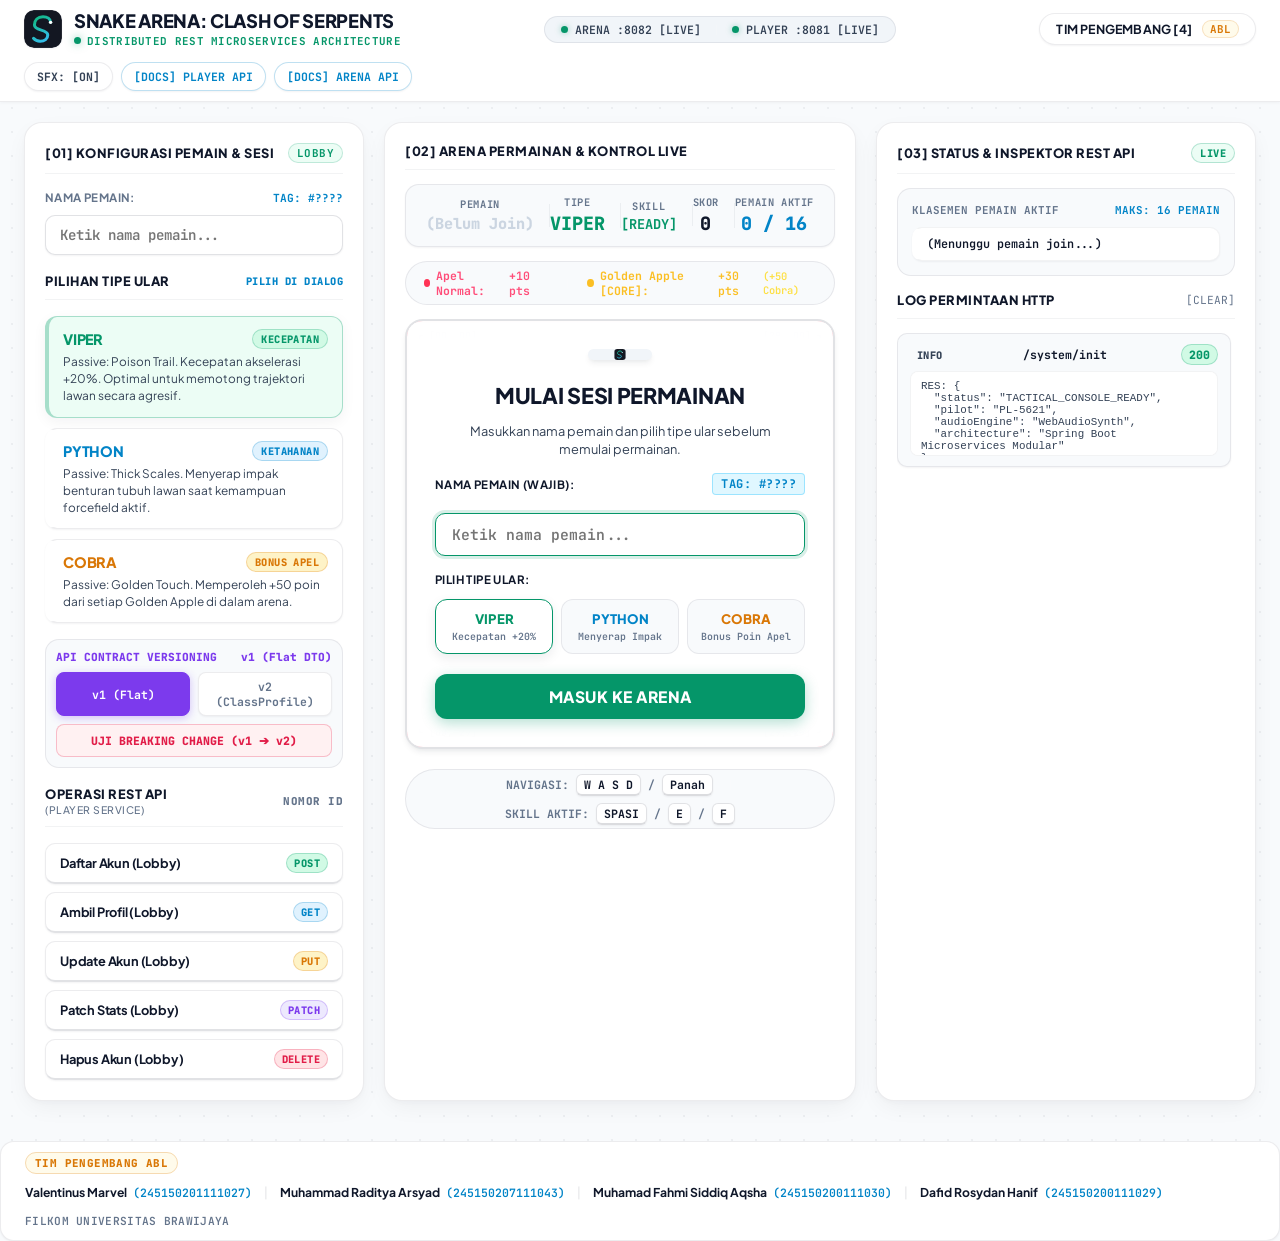
==== commit 6ab13977: "fix(web): add version query string to script tags to bust browser script cache" ====
--- a/arena-service/src/main/resources/static/index.html
+++ b/arena-service/src/main/resources/static/index.html
@@ -357,9 +357,9 @@
     </footer>
 
     <!-- Modular JavaScript Architecture (Guaranteed Execution Order) -->
-    <script src="js/audio.js"></script>
-    <script src="js/api.js"></script>
-    <script src="js/canvas.js"></script>
-    <script src="js/app.js"></script>
+    <script src="js/audio.js?v=2.2.0"></script>
+    <script src="js/api.js?v=2.2.0"></script>
+    <script src="js/canvas.js?v=2.2.0"></script>
+    <script src="js/app.js?v=2.2.0"></script>
 </body>
 </html>
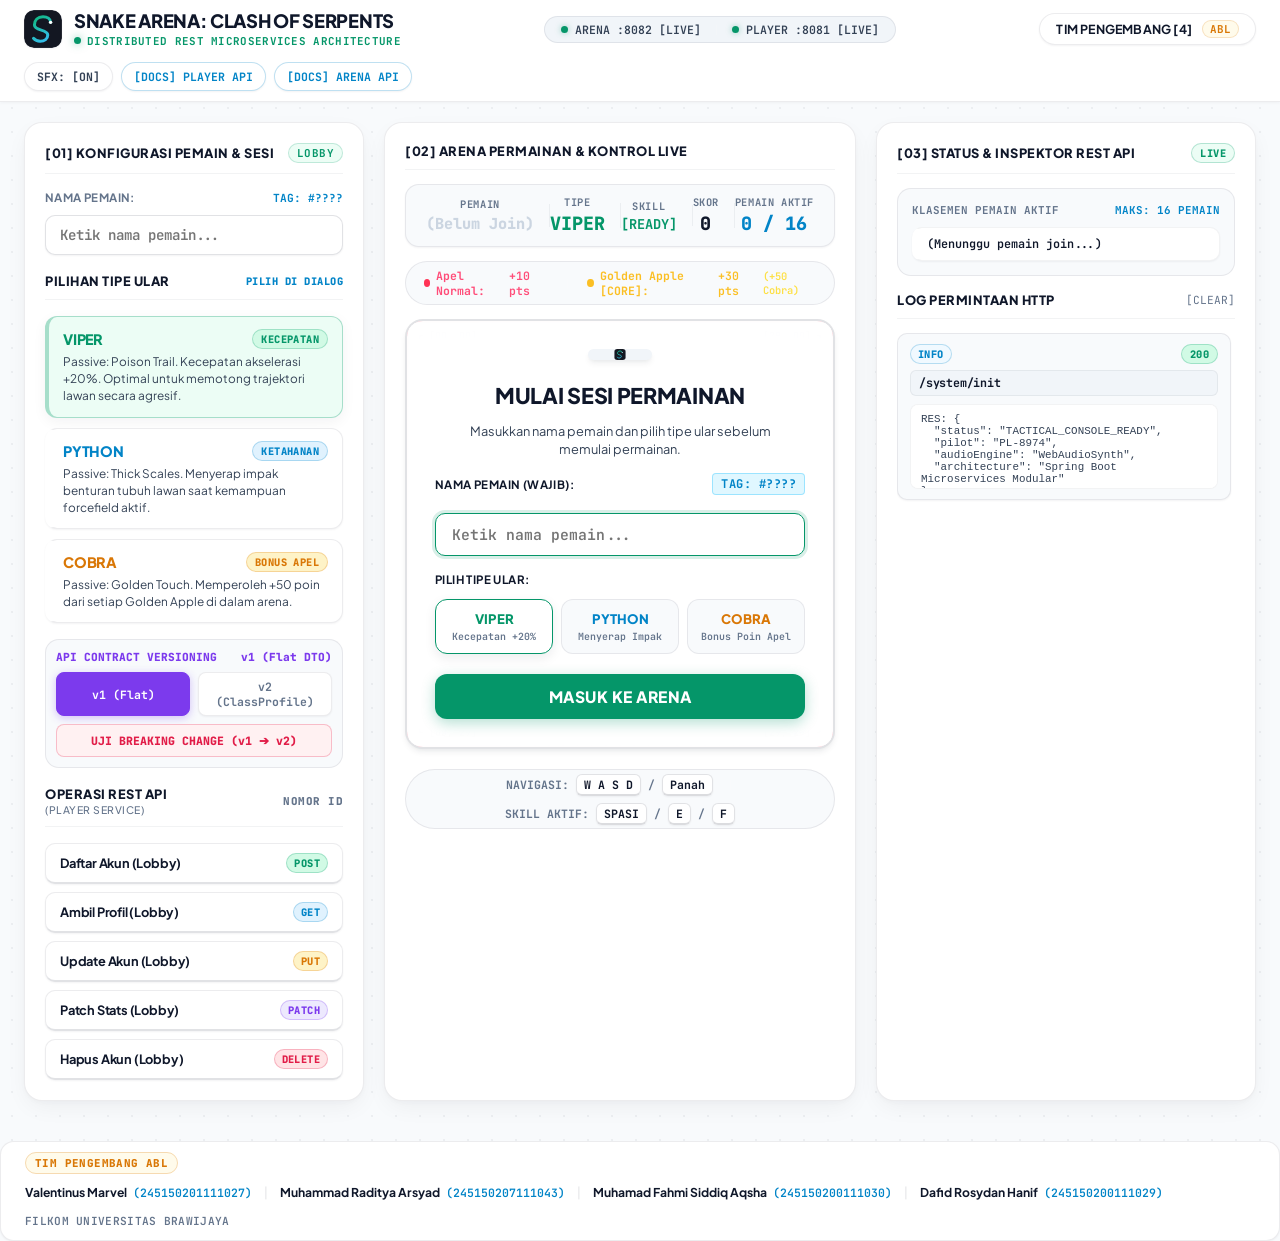
==== commit a07d12d1: "style(frontend): improve log header layout with structured meta bar and dedicated endpoint box" ====
--- a/arena-service/src/main/resources/static/index.html
+++ b/arena-service/src/main/resources/static/index.html
@@ -13,9 +13,9 @@
     <link href="https://fonts.googleapis.com/css2?family=Plus+Jakarta+Sans:wght@400;500;600;700;800&family=JetBrains+Mono:wght@400;500;600;700&display=swap" rel="stylesheet">
 
     <!-- Modular Design System & Stylesheets -->
-    <link rel="stylesheet" href="css/variables.css">
-    <link rel="stylesheet" href="css/components.css">
-    <link rel="stylesheet" href="css/layout.css">
+    <link rel="stylesheet" href="css/variables.css?v=2.3.0">
+    <link rel="stylesheet" href="css/components.css?v=2.3.0">
+    <link rel="stylesheet" href="css/layout.css?v=2.3.0">
 </head>
 <body>
 
@@ -357,9 +357,9 @@
     </footer>
 
     <!-- Modular JavaScript Architecture (Guaranteed Execution Order) -->
-    <script src="js/audio.js?v=2.2.0"></script>
-    <script src="js/api.js?v=2.2.0"></script>
-    <script src="js/canvas.js?v=2.2.0"></script>
-    <script src="js/app.js?v=2.2.0"></script>
+    <script src="js/audio.js?v=2.3.0"></script>
+    <script src="js/api.js?v=2.3.0"></script>
+    <script src="js/canvas.js?v=2.3.0"></script>
+    <script src="js/app.js?v=2.3.0"></script>
 </body>
 </html>
--- a/arena-service/src/main/resources/static/css/components.css
+++ b/arena-service/src/main/resources/static/css/components.css
@@ -234,6 +234,11 @@
     color: var(--method-delete); 
     border: 1px solid rgba(225, 29, 72, 0.25); 
 }
+.tag-info { 
+    background: var(--cyber-cyan-bg); 
+    color: var(--cyber-cyan); 
+    border: 1px solid rgba(2, 132, 199, 0.25); 
+}
 
 /* Version Switcher */
 .version-switcher {
@@ -488,20 +493,52 @@
 
 .log-header {
     display: flex;
+    flex-direction: column;
+    gap: 6px;
+    margin-bottom: 2px;
+}
+
+.log-header-meta {
+    display: flex;
     align-items: center;
     justify-content: space-between;
+    gap: 8px;
+}
+
+.log-header-badges {
+    display: flex;
+    align-items: center;
+    gap: 6px;
+    flex-wrap: wrap;
+}
+
+.log-endpoint-wrap {
+    display: flex;
+    align-items: center;
+    background: var(--bg-inset);
+    border: 1px solid rgba(15, 23, 42, 0.06);
+    border-radius: 6px;
+    padding: 4px 8px;
 }
 
 .log-endpoint {
     color: var(--text-lead);
     font-weight: 700;
+    font-size: 0.73rem;
+    font-family: var(--font-mono);
     word-break: break-all;
+    overflow-wrap: anywhere;
+    line-height: 1.4;
+    letter-spacing: -0.2px;
 }
 
 .log-status {
     font-weight: 800;
-    padding: 2px 7px;
+    font-size: 0.65rem;
+    padding: 2px 8px;
     border-radius: 9999px;
+    letter-spacing: 0.3px;
+    flex-shrink: 0;
 }
 
 .status-200, .status-201, .status-204 {
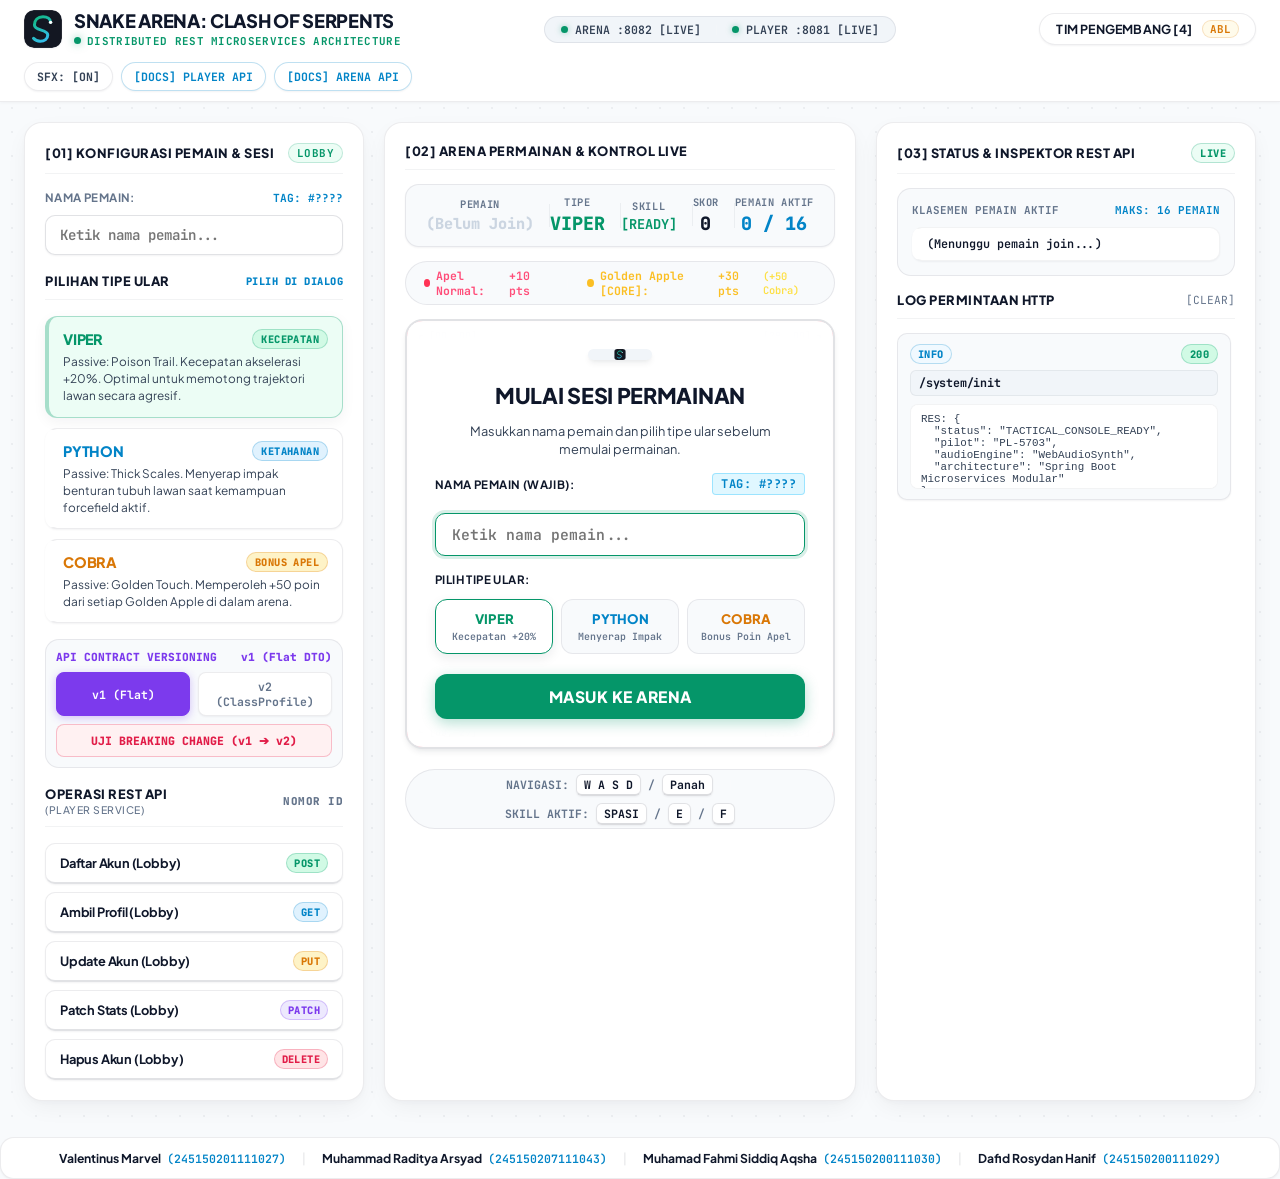
==== commit df839424: "style(footer): simplify footer to single centered row of developer names and NIMs" ====
--- a/arena-service/src/main/resources/static/index.html
+++ b/arena-service/src/main/resources/static/index.html
@@ -13,9 +13,9 @@
     <link href="https://fonts.googleapis.com/css2?family=Plus+Jakarta+Sans:wght@400;500;600;700;800&family=JetBrains+Mono:wght@400;500;600;700&display=swap" rel="stylesheet">
 
     <!-- Modular Design System & Stylesheets -->
-    <link rel="stylesheet" href="css/variables.css?v=2.3.0">
-    <link rel="stylesheet" href="css/components.css?v=2.3.0">
-    <link rel="stylesheet" href="css/layout.css?v=2.3.0">
+    <link rel="stylesheet" href="css/variables.css?v=2.4.0">
+    <link rel="stylesheet" href="css/components.css?v=2.4.0">
+    <link rel="stylesheet" href="css/layout.css?v=2.4.0">
 </head>
 <body>
 
@@ -339,9 +339,6 @@
 
     <!-- Telemetry Footer Strip (Team Members) -->
     <footer class="telemetry-footer">
-        <div class="footer-lead">
-            <span class="footer-badge">TIM PENGEMBANG ABL</span>
-        </div>
         <div class="footer-roster">
             <span class="member-chip"><span class="mc-name">Valentinus Marvel</span> <span class="mc-nim">(245150201111027)</span></span>
             <span class="mc-divider">|</span>
@@ -351,15 +348,12 @@
             <span class="mc-divider">|</span>
             <span class="member-chip"><span class="mc-name">Dafid Rosydan Hanif</span> <span class="mc-nim">(245150200111029)</span></span>
         </div>
-        <div class="footer-meta">
-            <span>FILKOM UNIVERSITAS BRAWIJAYA</span>
-        </div>
     </footer>
 
     <!-- Modular JavaScript Architecture (Guaranteed Execution Order) -->
-    <script src="js/audio.js?v=2.3.0"></script>
-    <script src="js/api.js?v=2.3.0"></script>
-    <script src="js/canvas.js?v=2.3.0"></script>
-    <script src="js/app.js?v=2.3.0"></script>
+    <script src="js/audio.js?v=2.4.0"></script>
+    <script src="js/api.js?v=2.4.0"></script>
+    <script src="js/canvas.js?v=2.4.0"></script>
+    <script src="js/app.js?v=2.4.0"></script>
 </body>
 </html>
--- a/arena-service/src/main/resources/static/css/layout.css
+++ b/arena-service/src/main/resources/static/css/layout.css
@@ -674,36 +674,23 @@
 
 /* Telemetry Footer Strip (Team Members) */
 .telemetry-footer {
-    margin-top: 20px;
+    margin-top: 16px;
     padding: 12px 24px;
     background: #ffffff;
     border: 1px solid var(--border-chassis);
     border-radius: 14px;
     display: flex;
     align-items: center;
-    justify-content: space-between;
+    justify-content: center;
     font-size: 0.78rem;
-    flex-wrap: wrap;
-    gap: 14px;
     box-shadow: var(--shadow-sm);
 }
 
-.footer-badge {
-    font-family: var(--font-mono);
-    font-size: 0.68rem;
-    font-weight: 800;
-    color: var(--solar-amber);
-    background: var(--solar-amber-bg);
-    border: 1px solid rgba(217, 119, 6, 0.25);
-    padding: 3px 9px;
-    border-radius: 9999px;
-    letter-spacing: 0.4px;
-}
-
 .footer-roster {
     display: flex;
     align-items: center;
-    gap: 12px;
+    justify-content: center;
+    gap: 16px;
     flex-wrap: wrap;
 }
 
@@ -728,14 +715,6 @@
 
 .mc-divider {
     color: var(--border-highlight);
-}
-
-.footer-meta {
-    font-family: var(--font-mono);
-    font-size: 0.7rem;
-    color: var(--text-dim);
-    letter-spacing: 0.3px;
-    font-weight: 600;
 }
 
 @media (max-width: 1100px) {
